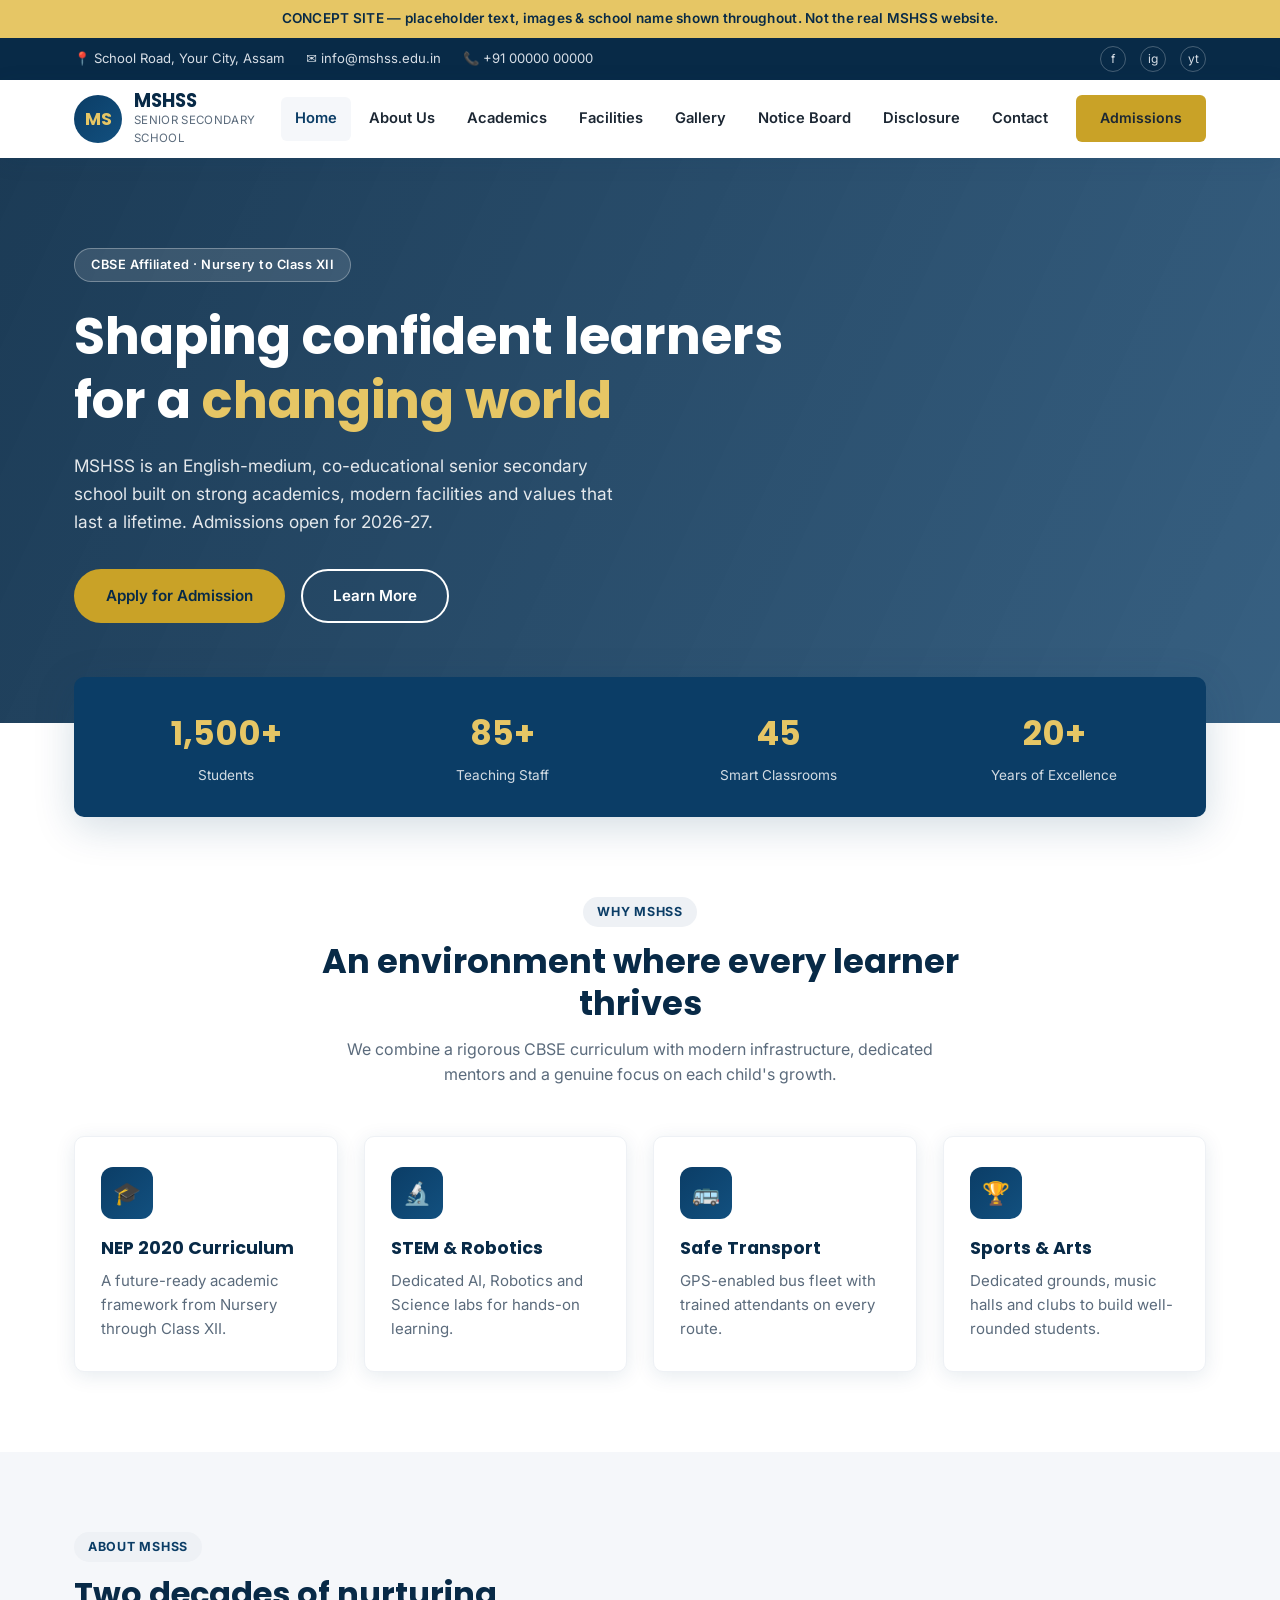
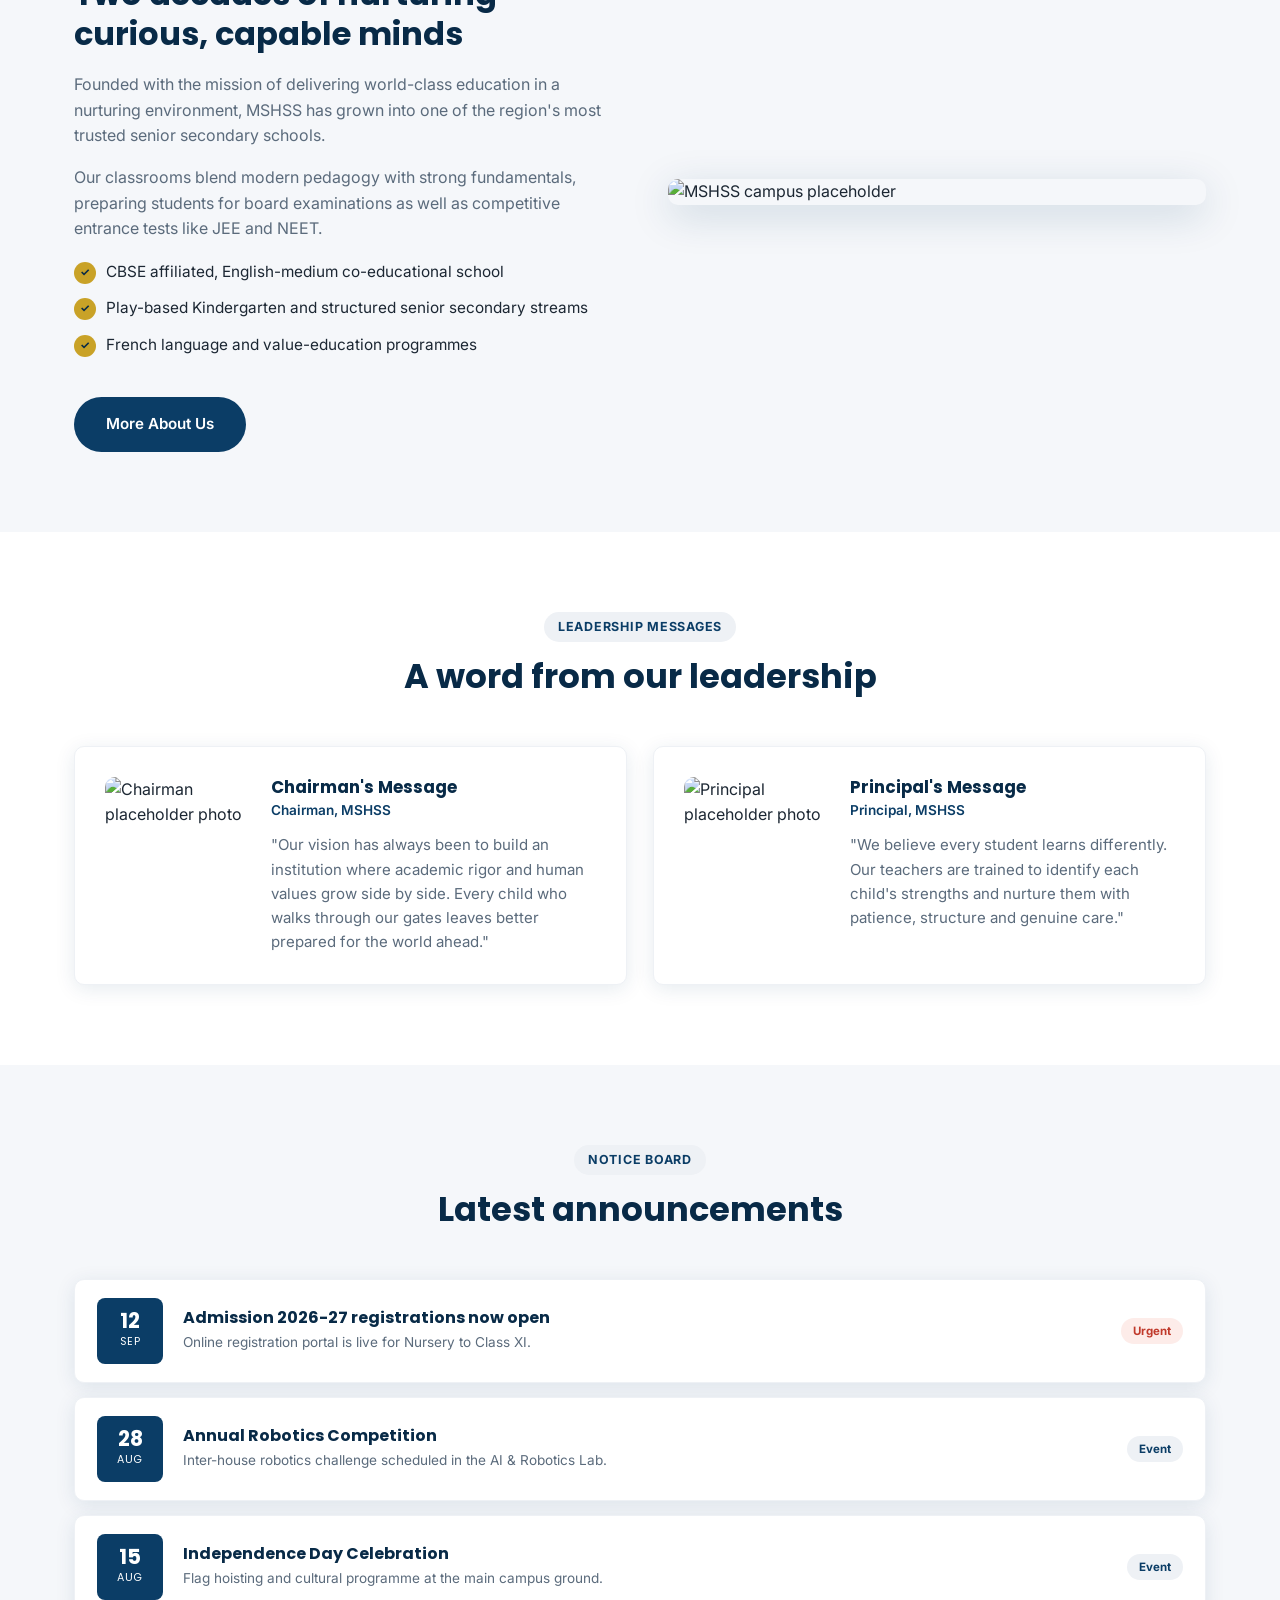
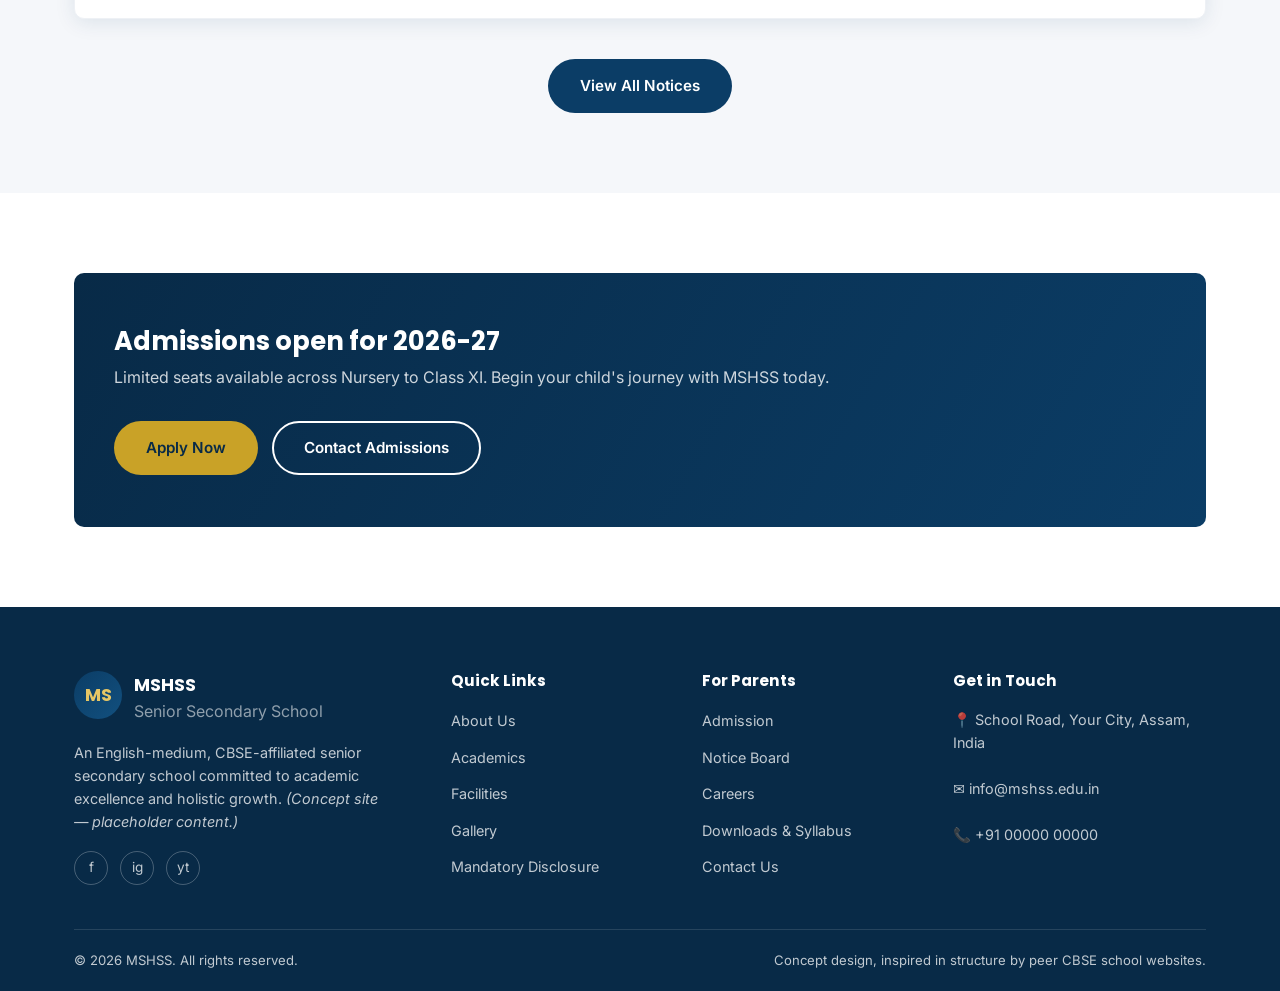
==== index.html @ 59e7a042 "Add static concept site for MSHSS school Multi-page static HTML/CSS/JS site modeled on VBIS Tinsukia" ====
<!DOCTYPE html>
<html lang="en">
<head>
<meta charset="UTF-8">
<meta name="viewport" content="width=device-width, initial-scale=1.0">
<title>MSHSS — Home</title>
<meta name="description" content="MSHSS is an English-medium, CBSE-affiliated senior secondary school. Concept site — placeholder content.">
<link rel="preconnect" href="https://fonts.googleapis.com">
<link href="https://fonts.googleapis.com/css2?family=Poppins:wght@600;700&family=Inter:wght@400;500;600;700&display=swap" rel="stylesheet">
<link rel="stylesheet" href="css/style.css">
</head>
<body>

<div class="placeholder-banner">CONCEPT SITE — placeholder text, images &amp; school name shown throughout. Not the real MSHSS website.</div>

<div class="top-bar">
  <div class="container">
    <div class="top-bar-info">
      <span>📍 School Road, Your City, Assam</span>
      <span>✉️ info@mshss.edu.in</span>
      <span>📞 +91 00000 00000</span>
    </div>
    <div class="top-bar-social">
      <a href="#" aria-label="Facebook">f</a>
      <a href="#" aria-label="Instagram">ig</a>
      <a href="#" aria-label="YouTube">yt</a>
    </div>
  </div>
</div>

<header class="site-header">
  <div class="container">
    <a class="brand" href="index.html">
      <div class="brand-mark">MS</div>
      <div class="brand-text">
        <div class="name">MSHSS</div>
        <div class="tagline">Senior Secondary School</div>
      </div>
    </a>
    <nav class="main-nav">
      <ul>
        <li><a href="index.html" class="active">Home</a></li>
        <li><a href="about.html">About Us</a></li>
        <li><a href="academics.html">Academics</a></li>
        <li><a href="facilities.html">Facilities</a></li>
        <li><a href="gallery.html">Gallery</a></li>
        <li><a href="notices.html">Notice Board</a></li>
        <li><a href="mandatory-disclosure.html">Disclosure</a></li>
        <li><a href="contact.html">Contact</a></li>
        <li><a href="admission.html" class="btn btn-primary">Admissions</a></li>
      </ul>
    </nav>
    <button class="nav-toggle" aria-label="Toggle menu"><span></span><span></span><span></span></button>
  </div>
</header>

<section class="hero">
  <div class="container">
    <span class="hero-eyebrow">CBSE Affiliated · Nursery to Class XII</span>
    <h1>Shaping confident learners for a <span>changing world</span></h1>
    <p>MSHSS is an English-medium, co-educational senior secondary school built on strong academics, modern facilities and values that last a lifetime. Admissions open for 2026-27.</p>
    <div class="hero-actions">
      <a href="admission.html" class="btn btn-primary">Apply for Admission</a>
      <a href="about.html" class="btn btn-outline">Learn More</a>
    </div>
  </div>
</section>

<div class="container">
  <div class="stats-strip">
    <div class="container">
      <div class="stats-grid">
        <div><div class="num">1,500+</div><div class="label">Students</div></div>
        <div><div class="num">85+</div><div class="label">Teaching Staff</div></div>
        <div><div class="num">45</div><div class="label">Smart Classrooms</div></div>
        <div><div class="num">20+</div><div class="label">Years of Excellence</div></div>
      </div>
    </div>
  </div>
</div>

<section>
  <div class="container">
    <div class="section-head">
      <span class="eyebrow">Why MSHSS</span>
      <h2>An environment where every learner thrives</h2>
      <p>We combine a rigorous CBSE curriculum with modern infrastructure, dedicated mentors and a genuine focus on each child's growth.</p>
    </div>
    <div class="card-grid cols-4">
      <div class="card">
        <div class="icon">🎓</div>
        <h3>NEP 2020 Curriculum</h3>
        <p>A future-ready academic framework from Nursery through Class XII.</p>
      </div>
      <div class="card">
        <div class="icon">🔬</div>
        <h3>STEM &amp; Robotics</h3>
        <p>Dedicated AI, Robotics and Science labs for hands-on learning.</p>
      </div>
      <div class="card">
        <div class="icon">🚌</div>
        <h3>Safe Transport</h3>
        <p>GPS-enabled bus fleet with trained attendants on every route.</p>
      </div>
      <div class="card">
        <div class="icon">🏆</div>
        <h3>Sports &amp; Arts</h3>
        <p>Dedicated grounds, music halls and clubs to build well-rounded students.</p>
      </div>
    </div>
  </div>
</section>

<section class="section-alt">
  <div class="container">
    <div class="split">
      <div>
        <span class="eyebrow">About MSHSS</span>
        <h2>Two decades of nurturing curious, capable minds</h2>
        <p>Founded with the mission of delivering world-class education in a nurturing environment, MSHSS has grown into one of the region's most trusted senior secondary schools.</p>
        <p>Our classrooms blend modern pedagogy with strong fundamentals, preparing students for board examinations as well as competitive entrance tests like JEE and NEET.</p>
        <ul>
          <li>CBSE affiliated, English-medium co-educational school</li>
          <li>Play-based Kindergarten and structured senior secondary streams</li>
          <li>French language and value-education programmes</li>
        </ul>
        <a href="about.html" class="btn btn-navy mt-40">More About Us</a>
      </div>
      <img src="https://placehold.co/640x480/12507f/ffffff?text=School+Campus" alt="MSHSS campus placeholder">
    </div>
  </div>
</section>

<section>
  <div class="container">
    <div class="section-head">
      <span class="eyebrow">Leadership Messages</span>
      <h2>A word from our leadership</h2>
    </div>
    <div class="card-grid cols-2">
      <div class="message-card">
        <img src="https://placehold.co/200x200/0b3d66/ffffff?text=Chairman" alt="Chairman placeholder photo">
        <div>
          <h3>Chairman's Message</h3>
          <div class="role">Chairman, MSHSS</div>
          <p>"Our vision has always been to build an institution where academic rigor and human values grow side by side. Every child who walks through our gates leaves better prepared for the world ahead."</p>
        </div>
      </div>
      <div class="message-card">
        <img src="https://placehold.co/200x200/0b3d66/ffffff?text=Principal" alt="Principal placeholder photo">
        <div>
          <h3>Principal's Message</h3>
          <div class="role">Principal, MSHSS</div>
          <p>"We believe every student learns differently. Our teachers are trained to identify each child's strengths and nurture them with patience, structure and genuine care."</p>
        </div>
      </div>
    </div>
  </div>
</section>

<section class="section-alt">
  <div class="container">
    <div class="section-head">
      <span class="eyebrow">Notice Board</span>
      <h2>Latest announcements</h2>
    </div>
    <div class="notice-list">
      <div class="notice-item">
        <div class="notice-date"><span class="day">12</span><span class="mon">Sep</span></div>
        <div class="notice-body"><h4>Admission 2026-27 registrations now open</h4><p>Online registration portal is live for Nursery to Class XI.</p></div>
        <span class="notice-tag urgent">Urgent</span>
      </div>
      <div class="notice-item">
        <div class="notice-date"><span class="day">28</span><span class="mon">Aug</span></div>
        <div class="notice-body"><h4>Annual Robotics Competition</h4><p>Inter-house robotics challenge scheduled in the AI &amp; Robotics Lab.</p></div>
        <span class="notice-tag">Event</span>
      </div>
      <div class="notice-item">
        <div class="notice-date"><span class="day">15</span><span class="mon">Aug</span></div>
        <div class="notice-body"><h4>Independence Day Celebration</h4><p>Flag hoisting and cultural programme at the main campus ground.</p></div>
        <span class="notice-tag">Event</span>
      </div>
    </div>
    <div class="text-center mt-40">
      <a href="notices.html" class="btn btn-navy">View All Notices</a>
    </div>
  </div>
</section>

<section>
  <div class="container">
    <div class="cta-band">
      <div>
        <h2>Admissions open for 2026-27</h2>
        <p>Limited seats available across Nursery to Class XI. Begin your child's journey with MSHSS today.</p>
      </div>
      <div class="cta-actions">
        <a href="admission.html" class="btn btn-primary">Apply Now</a>
        <a href="contact.html" class="btn btn-outline">Contact Admissions</a>
      </div>
    </div>
  </div>
</section>

<footer class="site-footer" id="site-footer-include"></footer>
<script src="js/script.js"></script>
<script src="js/footer.js"></script>
</body>
</html>
---- css/style.css ----
/* ============================================
   MSHSS — Concept Site Stylesheet
   Placeholder branding — swap colors, fonts,
   logo and copy with real school assets later.
   ============================================ */

:root {
  --navy: #0b3d66;
  --navy-dark: #082a47;
  --navy-light: #12507f;
  --gold: #c9a227;
  --gold-light: #e6c665;
  --white: #ffffff;
  --off-white: #f5f7fa;
  --gray-100: #eef1f5;
  --gray-300: #d7dee6;
  --gray-600: #5b6b7c;
  --gray-900: #1c2733;
  --radius: 10px;
  --shadow: 0 4px 20px rgba(11, 61, 102, 0.1);
  --shadow-lg: 0 10px 40px rgba(11, 61, 102, 0.18);
  --max-width: 1180px;
  --header-h: 78px;
}

* { box-sizing: border-box; margin: 0; padding: 0; }

html { scroll-behavior: smooth; }

body {
  font-family: 'Inter', 'Segoe UI', system-ui, sans-serif;
  color: var(--gray-900);
  background: var(--white);
  line-height: 1.6;
  -webkit-font-smoothing: antialiased;
}

h1, h2, h3, h4 {
  font-family: 'Poppins', 'Segoe UI', system-ui, sans-serif;
  color: var(--navy-dark);
  line-height: 1.25;
}

a { color: inherit; text-decoration: none; }
img { max-width: 100%; display: block; }
ul { list-style: none; }

.container {
  max-width: var(--max-width);
  margin: 0 auto;
  padding: 0 24px;
}

.placeholder-banner {
  background: var(--gold-light);
  color: var(--navy-dark);
  text-align: center;
  font-size: 0.85rem;
  font-weight: 600;
  padding: 8px 16px;
  letter-spacing: 0.02em;
}

/* ---------- Buttons ---------- */
.btn {
  display: inline-block;
  padding: 13px 30px;
  border-radius: 999px;
  font-weight: 600;
  font-size: 0.95rem;
  border: 2px solid transparent;
  cursor: pointer;
  transition: all 0.2s ease;
}
.btn-primary { background: var(--gold); color: var(--navy-dark); }
.btn-primary:hover { background: var(--gold-light); transform: translateY(-2px); }
.btn-outline { background: transparent; border-color: var(--white); color: var(--white); }
.btn-outline:hover { background: var(--white); color: var(--navy); }
.btn-navy { background: var(--navy); color: var(--white); }
.btn-navy:hover { background: var(--navy-light); transform: translateY(-2px); }

/* ---------- Top Bar ---------- */
.top-bar {
  background: var(--navy-dark);
  color: var(--gray-300);
  font-size: 0.82rem;
}
.top-bar .container {
  display: flex;
  justify-content: space-between;
  align-items: center;
  padding-top: 8px;
  padding-bottom: 8px;
  flex-wrap: wrap;
  gap: 6px;
}
.top-bar-info { display: flex; gap: 22px; flex-wrap: wrap; }
.top-bar-info span { display: inline-flex; align-items: center; gap: 6px; }
.top-bar-social { display: flex; gap: 14px; }
.top-bar-social a {
  width: 26px; height: 26px;
  border: 1px solid rgba(255,255,255,0.25);
  border-radius: 50%;
  display: inline-flex; align-items: center; justify-content: center;
  font-size: 0.75rem;
  transition: background 0.2s;
}
.top-bar-social a:hover { background: var(--gold); color: var(--navy-dark); border-color: var(--gold); }

/* ---------- Header / Nav ---------- */
.site-header {
  position: sticky; top: 0; z-index: 100;
  background: var(--white);
  box-shadow: var(--shadow);
}
.site-header .container {
  display: flex;
  align-items: center;
  justify-content: space-between;
  height: var(--header-h);
}
.brand { display: flex; align-items: center; gap: 12px; }
.brand-mark {
  width: 48px; height: 48px;
  border-radius: 50%;
  background: linear-gradient(135deg, var(--navy), var(--navy-light));
  color: var(--gold-light);
  display: flex; align-items: center; justify-content: center;
  font-family: 'Poppins', sans-serif;
  font-weight: 700;
  font-size: 1.1rem;
  flex-shrink: 0;
}
.brand-text .name {
  font-family: 'Poppins', sans-serif;
  font-weight: 700;
  font-size: 1.15rem;
  color: var(--navy-dark);
  line-height: 1.15;
}
.brand-text .tagline {
  font-size: 0.72rem;
  color: var(--gray-600);
  letter-spacing: 0.03em;
  text-transform: uppercase;
}

.main-nav ul { display: flex; gap: 4px; align-items: center; }
.main-nav a {
  display: inline-block;
  padding: 10px 14px;
  font-size: 0.92rem;
  font-weight: 600;
  color: var(--gray-900);
  border-radius: 6px;
  transition: color 0.2s, background 0.2s;
  white-space: nowrap;
}
.main-nav a:hover,
.main-nav a.active { color: var(--navy); background: var(--off-white); }
.main-nav .btn { margin-left: 10px; padding: 10px 22px; font-size: 0.88rem; }

.nav-toggle {
  display: none;
  flex-direction: column;
  gap: 5px;
  background: none;
  border: none;
  cursor: pointer;
  padding: 6px;
}
.nav-toggle span { width: 26px; height: 3px; background: var(--navy-dark); border-radius: 2px; }

/* ---------- Hero ---------- */
.hero {
  position: relative;
  color: var(--white);
  background: linear-gradient(115deg, rgba(8,42,71,0.92), rgba(11,61,102,0.82)), url('https://placehold.co/1600x700/0b3d66/0b3d66?text=+') center/cover;
  padding: 90px 0 100px;
  overflow: hidden;
}
.hero .container { position: relative; z-index: 2; }
.hero-eyebrow {
  display: inline-block;
  background: rgba(255,255,255,0.12);
  border: 1px solid rgba(255,255,255,0.3);
  padding: 6px 16px;
  border-radius: 999px;
  font-size: 0.8rem;
  font-weight: 600;
  letter-spacing: 0.04em;
  margin-bottom: 22px;
}
.hero h1 {
  color: var(--white);
  font-size: clamp(2rem, 4.2vw, 3.2rem);
  max-width: 720px;
  margin-bottom: 20px;
}
.hero h1 span { color: var(--gold-light); }
.hero p {
  max-width: 560px;
  font-size: 1.08rem;
  color: rgba(255,255,255,0.88);
  margin-bottom: 34px;
}
.hero-actions { display: flex; gap: 16px; flex-wrap: wrap; }

.page-hero {
  background: linear-gradient(120deg, var(--navy-dark), var(--navy));
  color: var(--white);
  padding: 64px 0 56px;
  text-align: center;
}
.page-hero h1 { color: var(--white); font-size: clamp(1.8rem, 3.5vw, 2.6rem); }
.breadcrumb { margin-top: 14px; font-size: 0.88rem; color: rgba(255,255,255,0.75); }
.breadcrumb a { color: var(--gold-light); font-weight: 600; }

/* ---------- Stats strip ---------- */
.stats-strip {
  background: var(--navy);
  color: var(--white);
  margin-top: -46px;
  position: relative;
  z-index: 3;
  border-radius: var(--radius);
  max-width: calc(var(--max-width) - 0px);
  margin-left: auto; margin-right: auto;
  box-shadow: var(--shadow-lg);
}
.stats-strip .container { padding: 30px 24px; }
.stats-grid {
  display: grid;
  grid-template-columns: repeat(4, 1fr);
  gap: 20px;
  text-align: center;
}
.stats-grid .num {
  font-family: 'Poppins', sans-serif;
  font-size: 2.1rem;
  font-weight: 700;
  color: var(--gold-light);
}
.stats-grid .label { font-size: 0.85rem; color: rgba(255,255,255,0.82); margin-top: 4px; }

/* ---------- Sections ---------- */
section { padding: 80px 0; }
.section-tight { padding: 60px 0; }
.section-alt { background: var(--off-white); }
.section-head { max-width: 640px; margin: 0 auto 48px; text-align: center; }
.eyebrow {
  display: inline-block;
  color: var(--navy);
  background: var(--gray-100);
  font-size: 0.78rem;
  font-weight: 700;
  letter-spacing: 0.06em;
  text-transform: uppercase;
  padding: 5px 14px;
  border-radius: 999px;
  margin-bottom: 14px;
}
.section-head h2 { font-size: clamp(1.6rem, 3vw, 2.1rem); margin-bottom: 12px; }
.section-head p { color: var(--gray-600); }

/* ---------- Cards ---------- */
.card-grid { display: grid; grid-template-columns: repeat(3, 1fr); gap: 26px; }
.card-grid.cols-4 { grid-template-columns: repeat(4, 1fr); }
.card-grid.cols-2 { grid-template-columns: repeat(2, 1fr); }

.card {
  background: var(--white);
  border: 1px solid var(--gray-100);
  border-radius: var(--radius);
  padding: 30px 26px;
  box-shadow: var(--shadow);
  transition: transform 0.2s, box-shadow 0.2s;
}
.card:hover { transform: translateY(-5px); box-shadow: var(--shadow-lg); }
.card .icon {
  width: 52px; height: 52px;
  border-radius: 12px;
  background: linear-gradient(135deg, var(--navy), var(--navy-light));
  color: var(--gold-light);
  display: flex; align-items: center; justify-content: center;
  font-size: 1.4rem;
  margin-bottom: 18px;
}
.card h3 { font-size: 1.1rem; margin-bottom: 10px; }
.card p { color: var(--gray-600); font-size: 0.94rem; }

.img-card {
  border-radius: var(--radius);
  overflow: hidden;
  background: var(--white);
  border: 1px solid var(--gray-100);
  box-shadow: var(--shadow);
}
.img-card img { width: 100%; height: 190px; object-fit: cover; }
.img-card .body { padding: 20px 22px; }
.img-card h3 { font-size: 1.05rem; margin-bottom: 8px; }
.img-card p { color: var(--gray-600); font-size: 0.92rem; }

/* ---------- Two column ---------- */
.split {
  display: grid;
  grid-template-columns: 1fr 1fr;
  gap: 56px;
  align-items: center;
}
.split img { border-radius: var(--radius); box-shadow: var(--shadow-lg); }
.split .eyebrow { margin-bottom: 12px; }
.split h2 { margin-bottom: 18px; font-size: clamp(1.5rem, 2.8vw, 2rem); }
.split p { color: var(--gray-600); margin-bottom: 16px; }
.split ul { margin-top: 18px; display: flex; flex-direction: column; gap: 12px; }
.split ul li { display: flex; gap: 10px; align-items: flex-start; color: var(--gray-900); font-size: 0.96rem; }
.split ul li::before {
  content: "✓";
  flex-shrink: 0;
  width: 22px; height: 22px;
  background: var(--gold);
  color: var(--navy-dark);
  border-radius: 50%;
  font-size: 0.7rem;
  font-weight: 700;
  display: flex; align-items: center; justify-content: center;
  margin-top: 2px;
}

/* ---------- Notice list ---------- */
.notice-list { display: flex; flex-direction: column; gap: 14px; }
.notice-item {
  display: flex;
  align-items: center;
  gap: 20px;
  background: var(--white);
  border: 1px solid var(--gray-100);
  border-radius: var(--radius);
  padding: 18px 22px;
  box-shadow: var(--shadow);
  transition: box-shadow 0.2s, transform 0.2s;
}
.notice-item:hover { box-shadow: var(--shadow-lg); transform: translateX(3px); }
.notice-date {
  flex-shrink: 0;
  width: 66px; height: 66px;
  background: var(--navy);
  color: var(--white);
  border-radius: 8px;
  display: flex; flex-direction: column; align-items: center; justify-content: center;
  font-family: 'Poppins', sans-serif;
}
.notice-date .day { font-size: 1.3rem; font-weight: 700; line-height: 1; }
.notice-date .mon { font-size: 0.68rem; text-transform: uppercase; letter-spacing: 0.05em; margin-top: 2px; }
.notice-body { flex: 1; }
.notice-body h4 { font-size: 1rem; margin-bottom: 4px; }
.notice-body p { font-size: 0.85rem; color: var(--gray-600); }
.notice-tag {
  font-size: 0.72rem;
  font-weight: 700;
  padding: 4px 12px;
  border-radius: 999px;
  background: var(--gray-100);
  color: var(--navy);
  white-space: nowrap;
}
.notice-tag.urgent { background: #fdece9; color: #c0392b; }

/* ---------- Testimonials / message ---------- */
.message-card {
  display: grid;
  grid-template-columns: 140px 1fr;
  gap: 26px;
  background: var(--white);
  border: 1px solid var(--gray-100);
  border-radius: var(--radius);
  padding: 30px;
  box-shadow: var(--shadow);
  align-items: start;
}
.message-card img { border-radius: 10px; width: 140px; height: 140px; object-fit: cover; }
.message-card h3 { font-size: 1.05rem; margin-bottom: 2px; }
.message-card .role { color: var(--navy); font-weight: 600; font-size: 0.85rem; margin-bottom: 12px; }
.message-card p { color: var(--gray-600); font-size: 0.94rem; }

/* ---------- Gallery ---------- */
.gallery-filter { display: flex; gap: 10px; justify-content: center; flex-wrap: wrap; margin-bottom: 36px; }
.gallery-filter button {
  padding: 9px 20px;
  border-radius: 999px;
  border: 1px solid var(--gray-300);
  background: var(--white);
  font-weight: 600;
  font-size: 0.86rem;
  cursor: pointer;
  transition: all 0.2s;
}
.gallery-filter button.active,
.gallery-filter button:hover { background: var(--navy); color: var(--white); border-color: var(--navy); }
.gallery-grid { display: grid; grid-template-columns: repeat(4, 1fr); gap: 16px; }
.gallery-grid .g-item { border-radius: var(--radius); overflow: hidden; box-shadow: var(--shadow); }
.gallery-grid .g-item img { height: 190px; width: 100%; object-fit: cover; transition: transform 0.3s; }
.gallery-grid .g-item:hover img { transform: scale(1.06); }

/* ---------- Forms ---------- */
.form-card {
  background: var(--white);
  border: 1px solid var(--gray-100);
  border-radius: var(--radius);
  padding: 34px;
  box-shadow: var(--shadow-lg);
}
.form-row { display: grid; grid-template-columns: 1fr 1fr; gap: 18px; margin-bottom: 18px; }
.form-group { display: flex; flex-direction: column; gap: 7px; }
.form-group.full { grid-column: 1 / -1; }
.form-group label { font-size: 0.85rem; font-weight: 600; color: var(--gray-900); }
.form-group input,
.form-group select,
.form-group textarea {
  padding: 12px 14px;
  border: 1px solid var(--gray-300);
  border-radius: 8px;
  font-family: inherit;
  font-size: 0.94rem;
  color: var(--gray-900);
  background: var(--off-white);
}
.form-group input:focus,
.form-group select:focus,
.form-group textarea:focus { outline: 2px solid var(--navy-light); background: var(--white); }
.form-note { font-size: 0.8rem; color: var(--gray-600); margin-top: 14px; }

/* ---------- Table ---------- */
.data-table { width: 100%; border-collapse: collapse; background: var(--white); box-shadow: var(--shadow); border-radius: var(--radius); overflow: hidden; }
.data-table th, .data-table td { padding: 14px 18px; text-align: left; border-bottom: 1px solid var(--gray-100); font-size: 0.92rem; }
.data-table th { background: var(--navy); color: var(--white); font-family: 'Poppins', sans-serif; font-weight: 600; }
.data-table tr:last-child td { border-bottom: none; }
.data-table tr:nth-child(even) td { background: var(--off-white); }
.table-wrap { overflow-x: auto; border-radius: var(--radius); }

/* ---------- CTA ---------- */
.cta-band {
  background: linear-gradient(120deg, var(--navy-dark), var(--navy));
  color: var(--white);
  border-radius: var(--radius);
  padding: 52px 40px;
  display: flex;
  align-items: center;
  justify-content: space-between;
  gap: 30px;
  flex-wrap: wrap;
}
.cta-band h2 { color: var(--white); font-size: 1.6rem; margin-bottom: 8px; }
.cta-band p { color: rgba(255,255,255,0.8); }
.cta-actions { display: flex; gap: 14px; flex-wrap: wrap; }

/* ---------- Footer ---------- */
.site-footer { background: var(--navy-dark); color: rgba(255,255,255,0.75); padding: 64px 0 0; }
.footer-grid {
  display: grid;
  grid-template-columns: 1.6fr 1fr 1fr 1.2fr;
  gap: 40px;
  padding-bottom: 44px;
  border-bottom: 1px solid rgba(255,255,255,0.12);
}
.footer-brand { display: flex; gap: 12px; margin-bottom: 16px; }
.footer-brand .name { color: var(--white); font-family: 'Poppins', sans-serif; font-weight: 700; font-size: 1.1rem; }
.footer-col h4 { color: var(--white); font-size: 0.95rem; margin-bottom: 18px; }
.footer-col ul { display: flex; flex-direction: column; gap: 11px; }
.footer-col a { font-size: 0.9rem; transition: color 0.2s; }
.footer-col a:hover { color: var(--gold-light); }
.footer-contact li { display: flex; gap: 10px; font-size: 0.9rem; margin-bottom: 12px; align-items: flex-start; }
.footer-social { display: flex; gap: 12px; margin-top: 18px; }
.footer-social a {
  width: 34px; height: 34px;
  border: 1px solid rgba(255,255,255,0.25);
  border-radius: 50%;
  display: flex; align-items: center; justify-content: center;
  font-size: 0.85rem;
  transition: background 0.2s;
}
.footer-social a:hover { background: var(--gold); color: var(--navy-dark); border-color: var(--gold); }
.footer-bottom {
  padding: 20px 0;
  display: flex;
  justify-content: space-between;
  align-items: center;
  font-size: 0.82rem;
  flex-wrap: wrap;
  gap: 10px;
}

/* ---------- Utilities ---------- */
.text-center { text-align: center; }
.mt-40 { margin-top: 40px; }

/* ---------- Responsive ---------- */
@media (max-width: 980px) {
  .card-grid { grid-template-columns: repeat(2, 1fr); }
  .card-grid.cols-4 { grid-template-columns: repeat(2, 1fr); }
  .gallery-grid { grid-template-columns: repeat(2, 1fr); }
  .split { grid-template-columns: 1fr; }
  .split img { order: -1; }
  .footer-grid { grid-template-columns: 1fr 1fr; }
  .stats-grid { grid-template-columns: repeat(2, 1fr); gap: 26px; }
}

@media (max-width: 760px) {
  .top-bar-info span:nth-child(2) { display: none; }
  .main-nav {
    position: fixed;
    top: var(--header-h); left: 0; right: 0; bottom: 0;
    background: var(--white);
    transform: translateX(100%);
    transition: transform 0.25s ease;
    padding: 24px;
    overflow-y: auto;
  }
  .main-nav.open { transform: translateX(0); }
  .main-nav ul { flex-direction: column; align-items: stretch; gap: 2px; }
  .main-nav a { padding: 14px 16px; font-size: 1rem; }
  .main-nav .btn { margin: 14px 0 0; text-align: center; }
  .nav-toggle { display: flex; }
  .card-grid, .card-grid.cols-4, .card-grid.cols-2, .gallery-grid { grid-template-columns: 1fr; }
  .form-row { grid-template-columns: 1fr; }
  .message-card { grid-template-columns: 1fr; }
  .message-card img { width: 100px; height: 100px; }
  .footer-grid { grid-template-columns: 1fr; }
  .cta-band { flex-direction: column; text-align: center; }
}
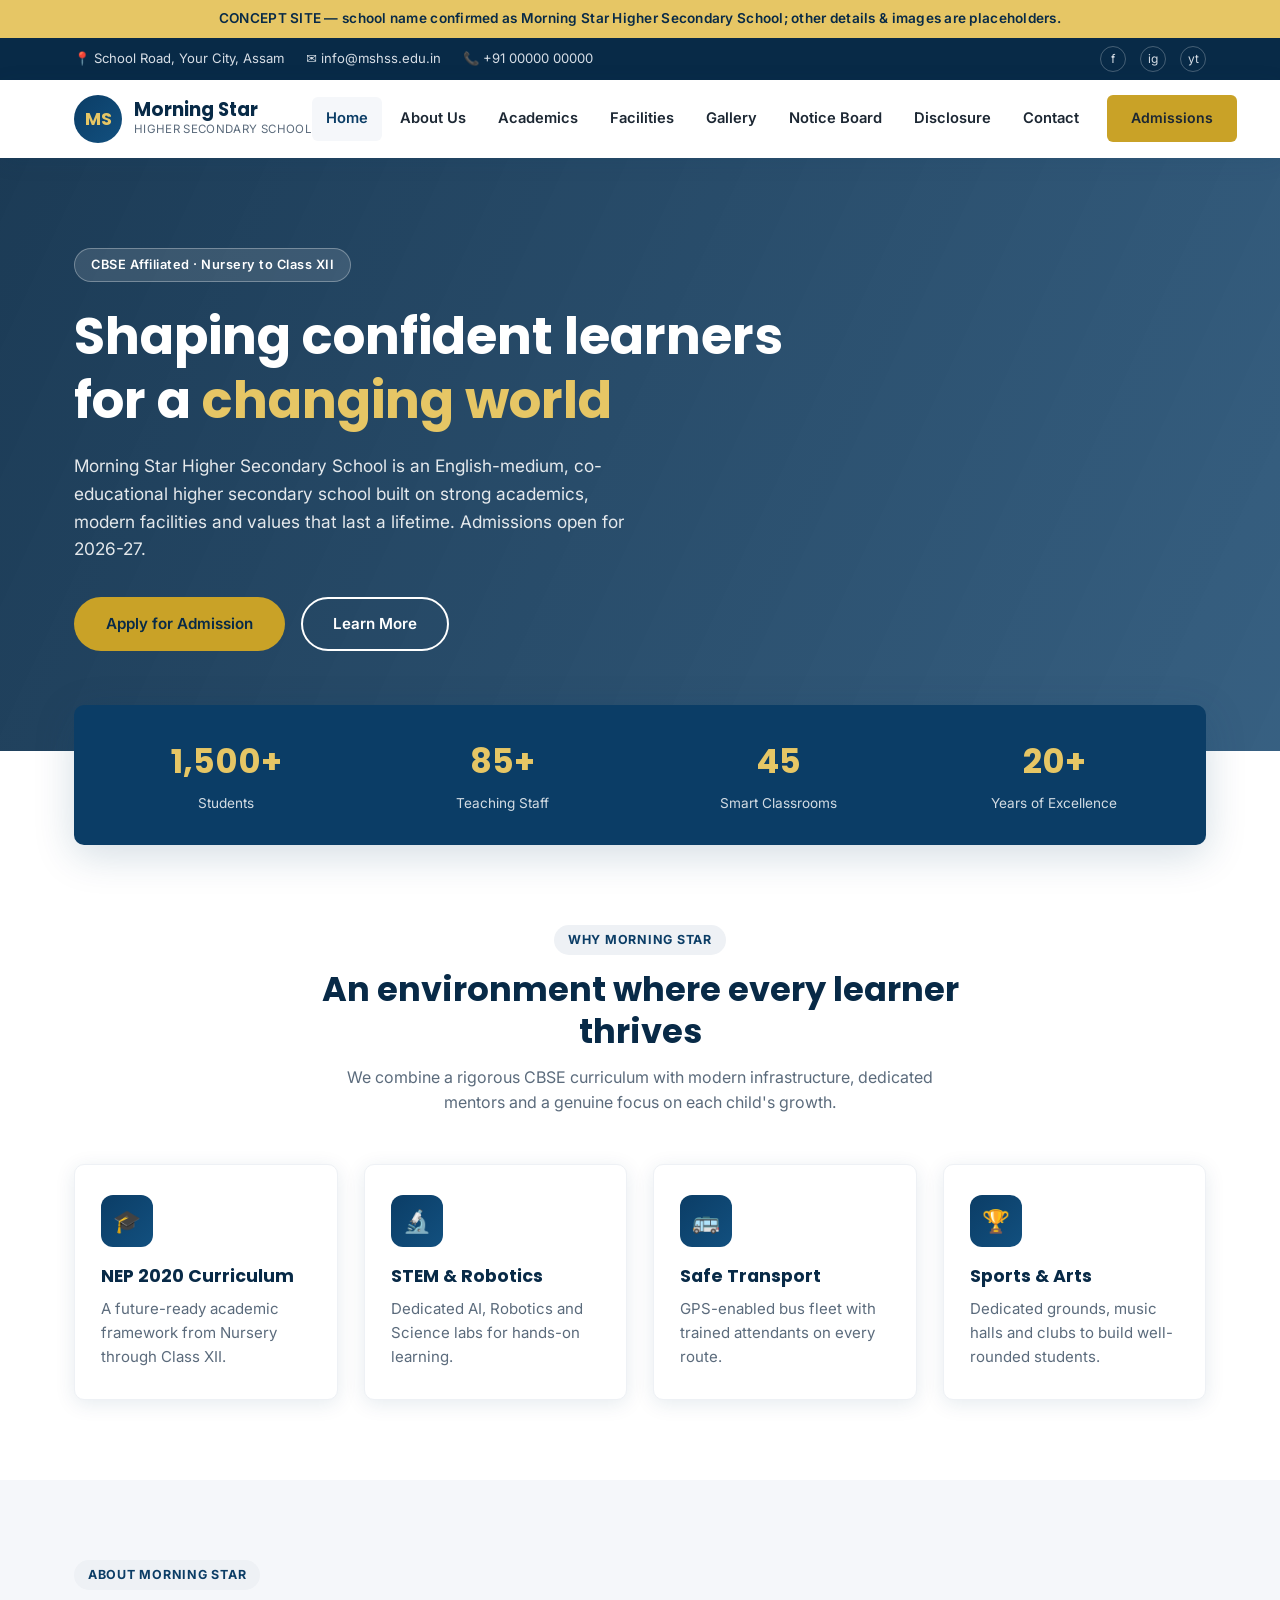
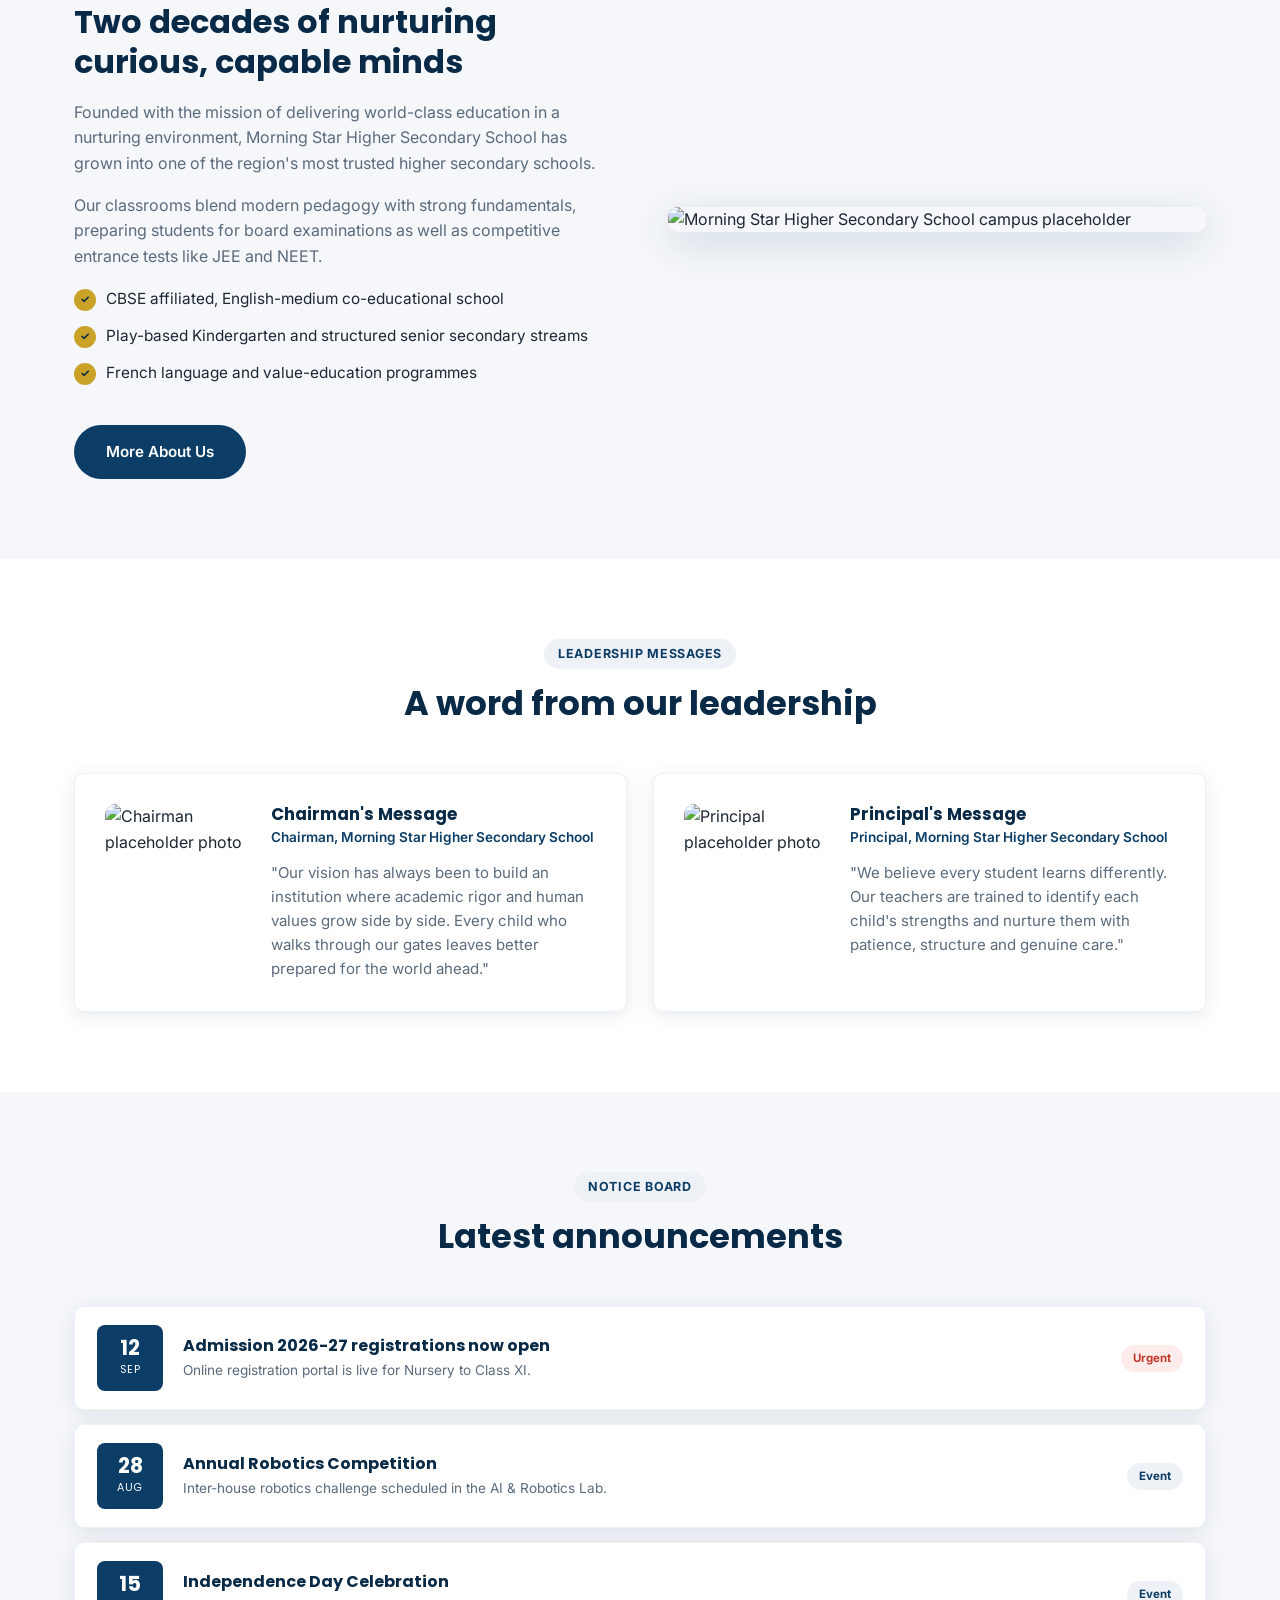
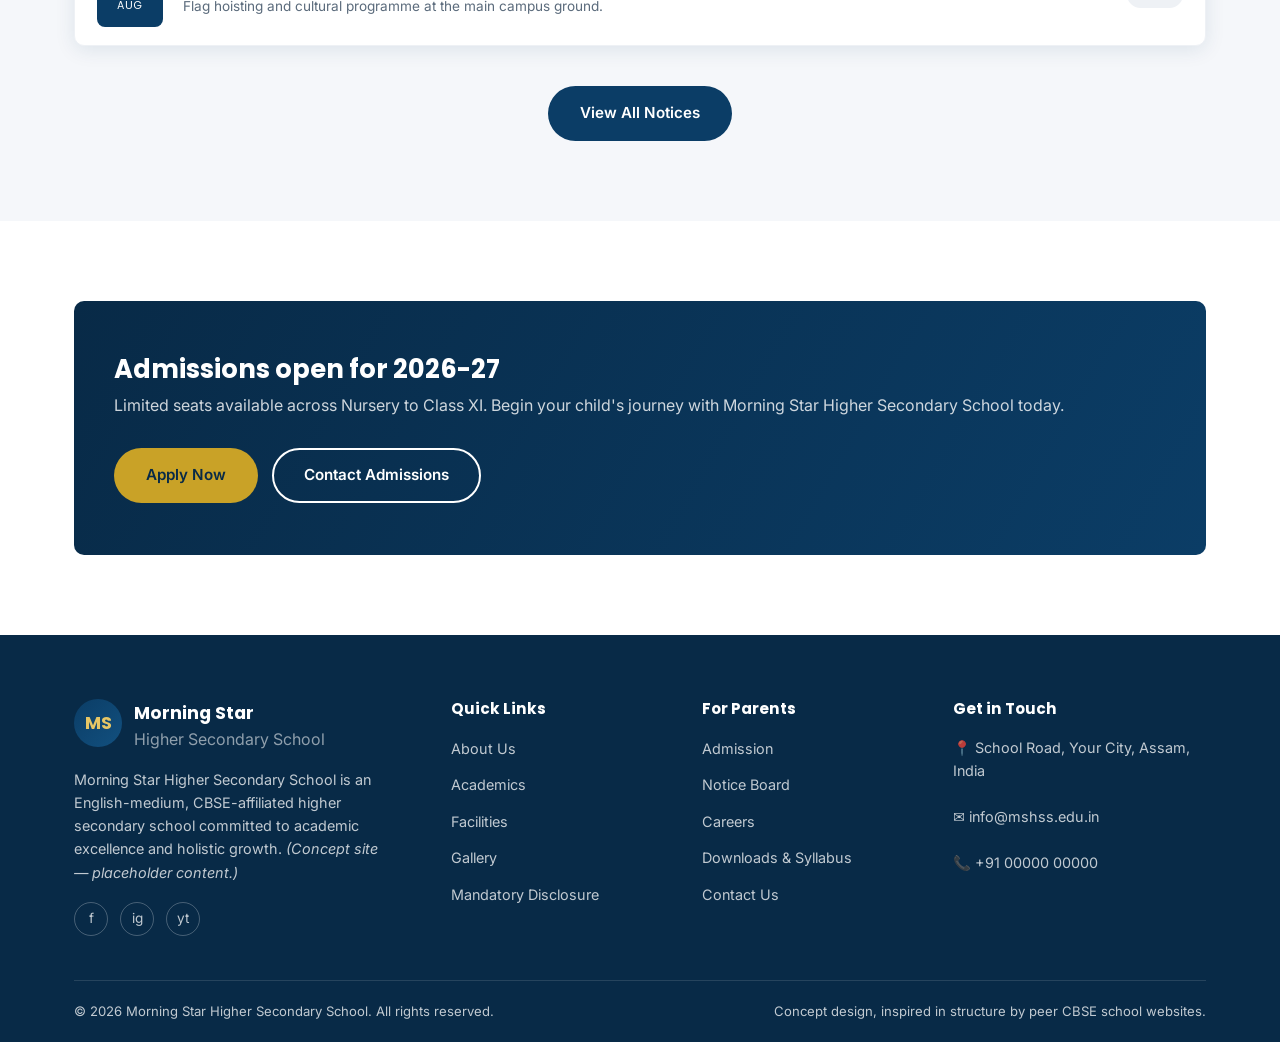
==== commit 129e2fc0: "Replace placeholder school name with Morning Star Higher Secondary School Swap the MSHSS placeholder" ====
--- a/index.html
+++ b/index.html
@@ -3,15 +3,15 @@
 <head>
 <meta charset="UTF-8">
 <meta name="viewport" content="width=device-width, initial-scale=1.0">
-<title>MSHSS — Home</title>
-<meta name="description" content="MSHSS is an English-medium, CBSE-affiliated senior secondary school. Concept site — placeholder content.">
+<title>Morning Star Higher Secondary School — Home</title>
+<meta name="description" content="Morning Star Higher Secondary School is an English-medium, CBSE-affiliated higher secondary school. Concept site — placeholder content.">
 <link rel="preconnect" href="https://fonts.googleapis.com">
 <link href="https://fonts.googleapis.com/css2?family=Poppins:wght@600;700&family=Inter:wght@400;500;600;700&display=swap" rel="stylesheet">
 <link rel="stylesheet" href="css/style.css">
 </head>
 <body>
 
-<div class="placeholder-banner">CONCEPT SITE — placeholder text, images &amp; school name shown throughout. Not the real MSHSS website.</div>
+<div class="placeholder-banner">CONCEPT SITE — school name confirmed as Morning Star Higher Secondary School; other details &amp; images are placeholders.</div>
 
 <div class="top-bar">
   <div class="container">
@@ -33,8 +33,8 @@
     <a class="brand" href="index.html">
       <div class="brand-mark">MS</div>
       <div class="brand-text">
-        <div class="name">MSHSS</div>
-        <div class="tagline">Senior Secondary School</div>
+        <div class="name">Morning Star</div>
+        <div class="tagline">Higher Secondary School</div>
       </div>
     </a>
     <nav class="main-nav">
@@ -58,7 +58,7 @@
   <div class="container">
     <span class="hero-eyebrow">CBSE Affiliated · Nursery to Class XII</span>
     <h1>Shaping confident learners for a <span>changing world</span></h1>
-    <p>MSHSS is an English-medium, co-educational senior secondary school built on strong academics, modern facilities and values that last a lifetime. Admissions open for 2026-27.</p>
+    <p>Morning Star Higher Secondary School is an English-medium, co-educational higher secondary school built on strong academics, modern facilities and values that last a lifetime. Admissions open for 2026-27.</p>
     <div class="hero-actions">
       <a href="admission.html" class="btn btn-primary">Apply for Admission</a>
       <a href="about.html" class="btn btn-outline">Learn More</a>
@@ -82,7 +82,7 @@
 <section>
   <div class="container">
     <div class="section-head">
-      <span class="eyebrow">Why MSHSS</span>
+      <span class="eyebrow">Why Morning Star</span>
       <h2>An environment where every learner thrives</h2>
       <p>We combine a rigorous CBSE curriculum with modern infrastructure, dedicated mentors and a genuine focus on each child's growth.</p>
     </div>
@@ -115,9 +115,9 @@
   <div class="container">
     <div class="split">
       <div>
-        <span class="eyebrow">About MSHSS</span>
+        <span class="eyebrow">About Morning Star</span>
         <h2>Two decades of nurturing curious, capable minds</h2>
-        <p>Founded with the mission of delivering world-class education in a nurturing environment, MSHSS has grown into one of the region's most trusted senior secondary schools.</p>
+        <p>Founded with the mission of delivering world-class education in a nurturing environment, Morning Star Higher Secondary School has grown into one of the region's most trusted higher secondary schools.</p>
         <p>Our classrooms blend modern pedagogy with strong fundamentals, preparing students for board examinations as well as competitive entrance tests like JEE and NEET.</p>
         <ul>
           <li>CBSE affiliated, English-medium co-educational school</li>
@@ -126,7 +126,7 @@
         </ul>
         <a href="about.html" class="btn btn-navy mt-40">More About Us</a>
       </div>
-      <img src="https://placehold.co/640x480/12507f/ffffff?text=School+Campus" alt="MSHSS campus placeholder">
+      <img src="https://placehold.co/640x480/12507f/ffffff?text=School+Campus" alt="Morning Star Higher Secondary School campus placeholder">
     </div>
   </div>
 </section>
@@ -142,7 +142,7 @@
         <img src="https://placehold.co/200x200/0b3d66/ffffff?text=Chairman" alt="Chairman placeholder photo">
         <div>
           <h3>Chairman's Message</h3>
-          <div class="role">Chairman, MSHSS</div>
+          <div class="role">Chairman, Morning Star Higher Secondary School</div>
           <p>"Our vision has always been to build an institution where academic rigor and human values grow side by side. Every child who walks through our gates leaves better prepared for the world ahead."</p>
         </div>
       </div>
@@ -150,7 +150,7 @@
         <img src="https://placehold.co/200x200/0b3d66/ffffff?text=Principal" alt="Principal placeholder photo">
         <div>
           <h3>Principal's Message</h3>
-          <div class="role">Principal, MSHSS</div>
+          <div class="role">Principal, Morning Star Higher Secondary School</div>
           <p>"We believe every student learns differently. Our teachers are trained to identify each child's strengths and nurture them with patience, structure and genuine care."</p>
         </div>
       </div>
@@ -192,7 +192,7 @@
     <div class="cta-band">
       <div>
         <h2>Admissions open for 2026-27</h2>
-        <p>Limited seats available across Nursery to Class XI. Begin your child's journey with MSHSS today.</p>
+        <p>Limited seats available across Nursery to Class XI. Begin your child's journey with Morning Star Higher Secondary School today.</p>
       </div>
       <div class="cta-actions">
         <a href="admission.html" class="btn btn-primary">Apply Now</a>
--- a/css/style.css
+++ b/css/style.css
@@ -119,7 +119,7 @@
   justify-content: space-between;
   height: var(--header-h);
 }
-.brand { display: flex; align-items: center; gap: 12px; }
+.brand { display: flex; align-items: center; gap: 12px; flex-shrink: 0; }
 .brand-mark {
   width: 48px; height: 48px;
   border-radius: 50%;
@@ -137,12 +137,14 @@
   font-size: 1.15rem;
   color: var(--navy-dark);
   line-height: 1.15;
+  white-space: nowrap;
 }
 .brand-text .tagline {
   font-size: 0.72rem;
   color: var(--gray-600);
   letter-spacing: 0.03em;
   text-transform: uppercase;
+  white-space: nowrap;
 }
 
 .main-nav ul { display: flex; gap: 4px; align-items: center; }
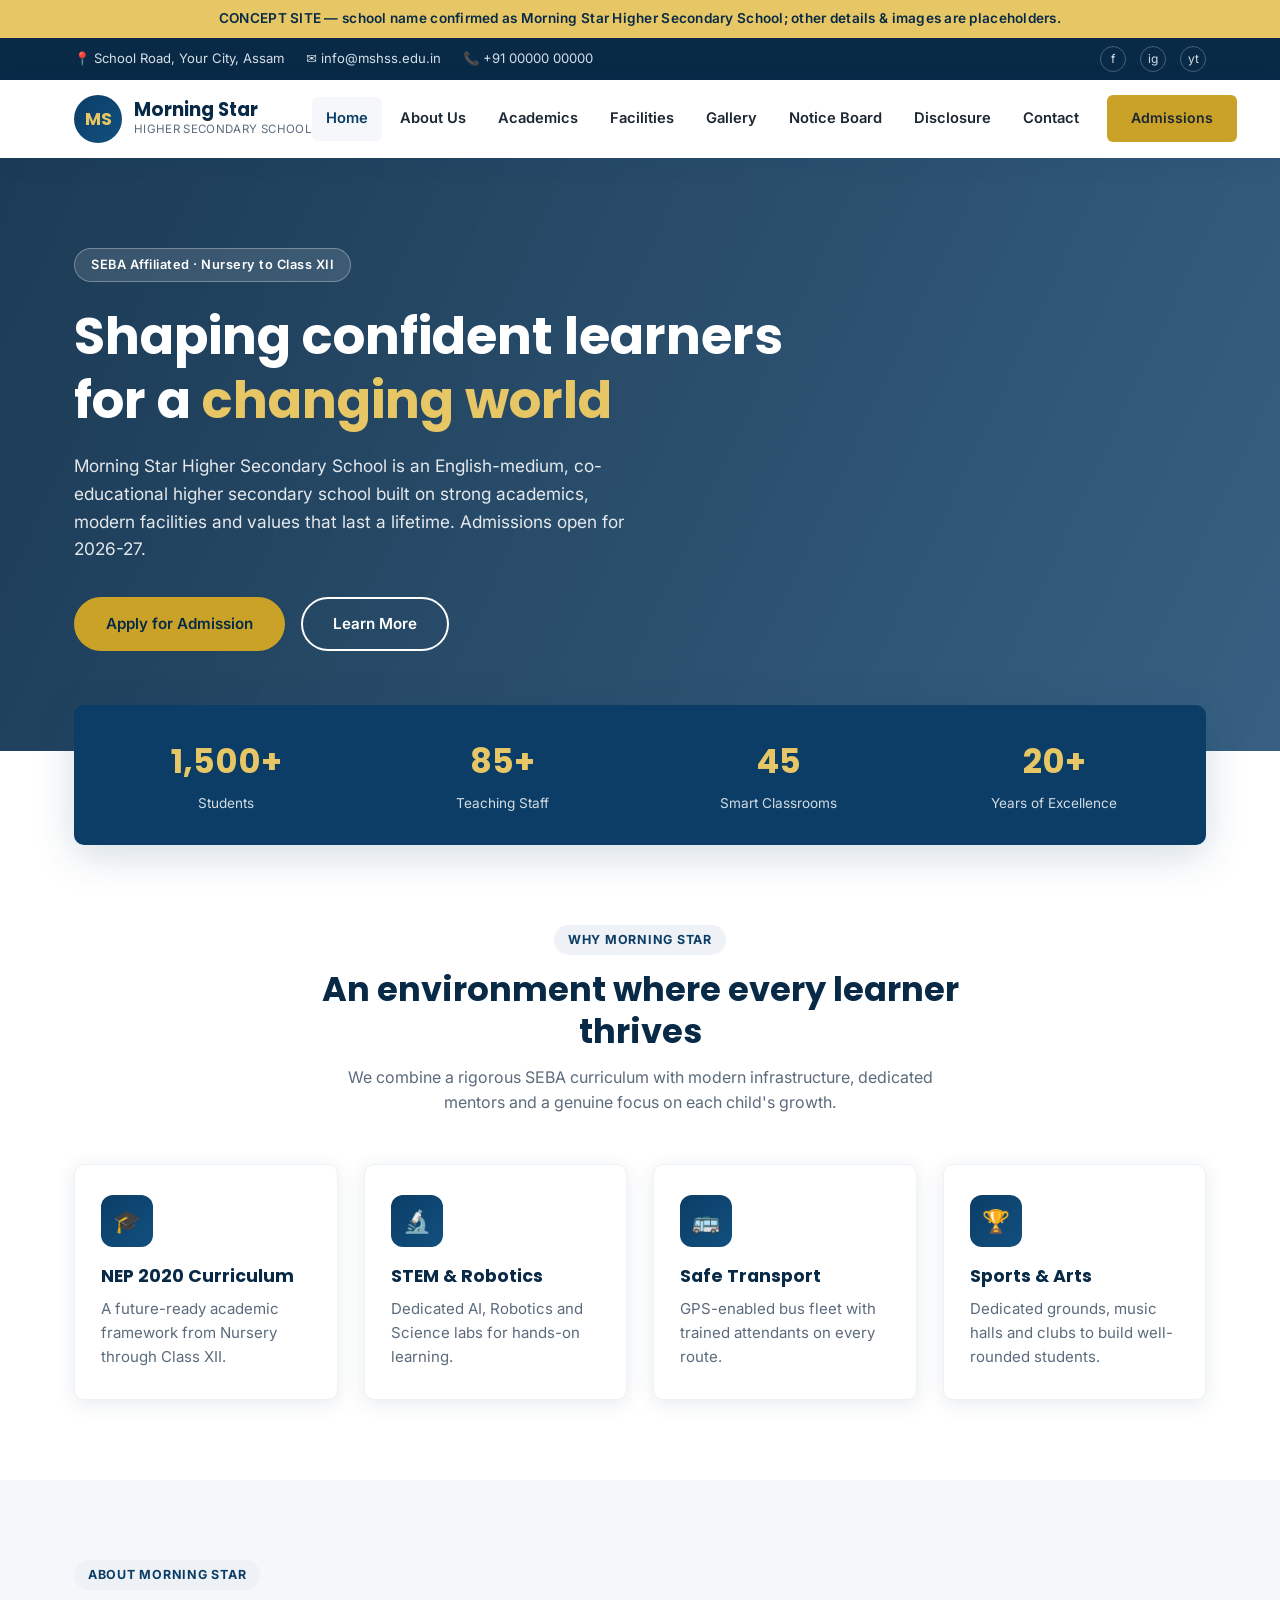
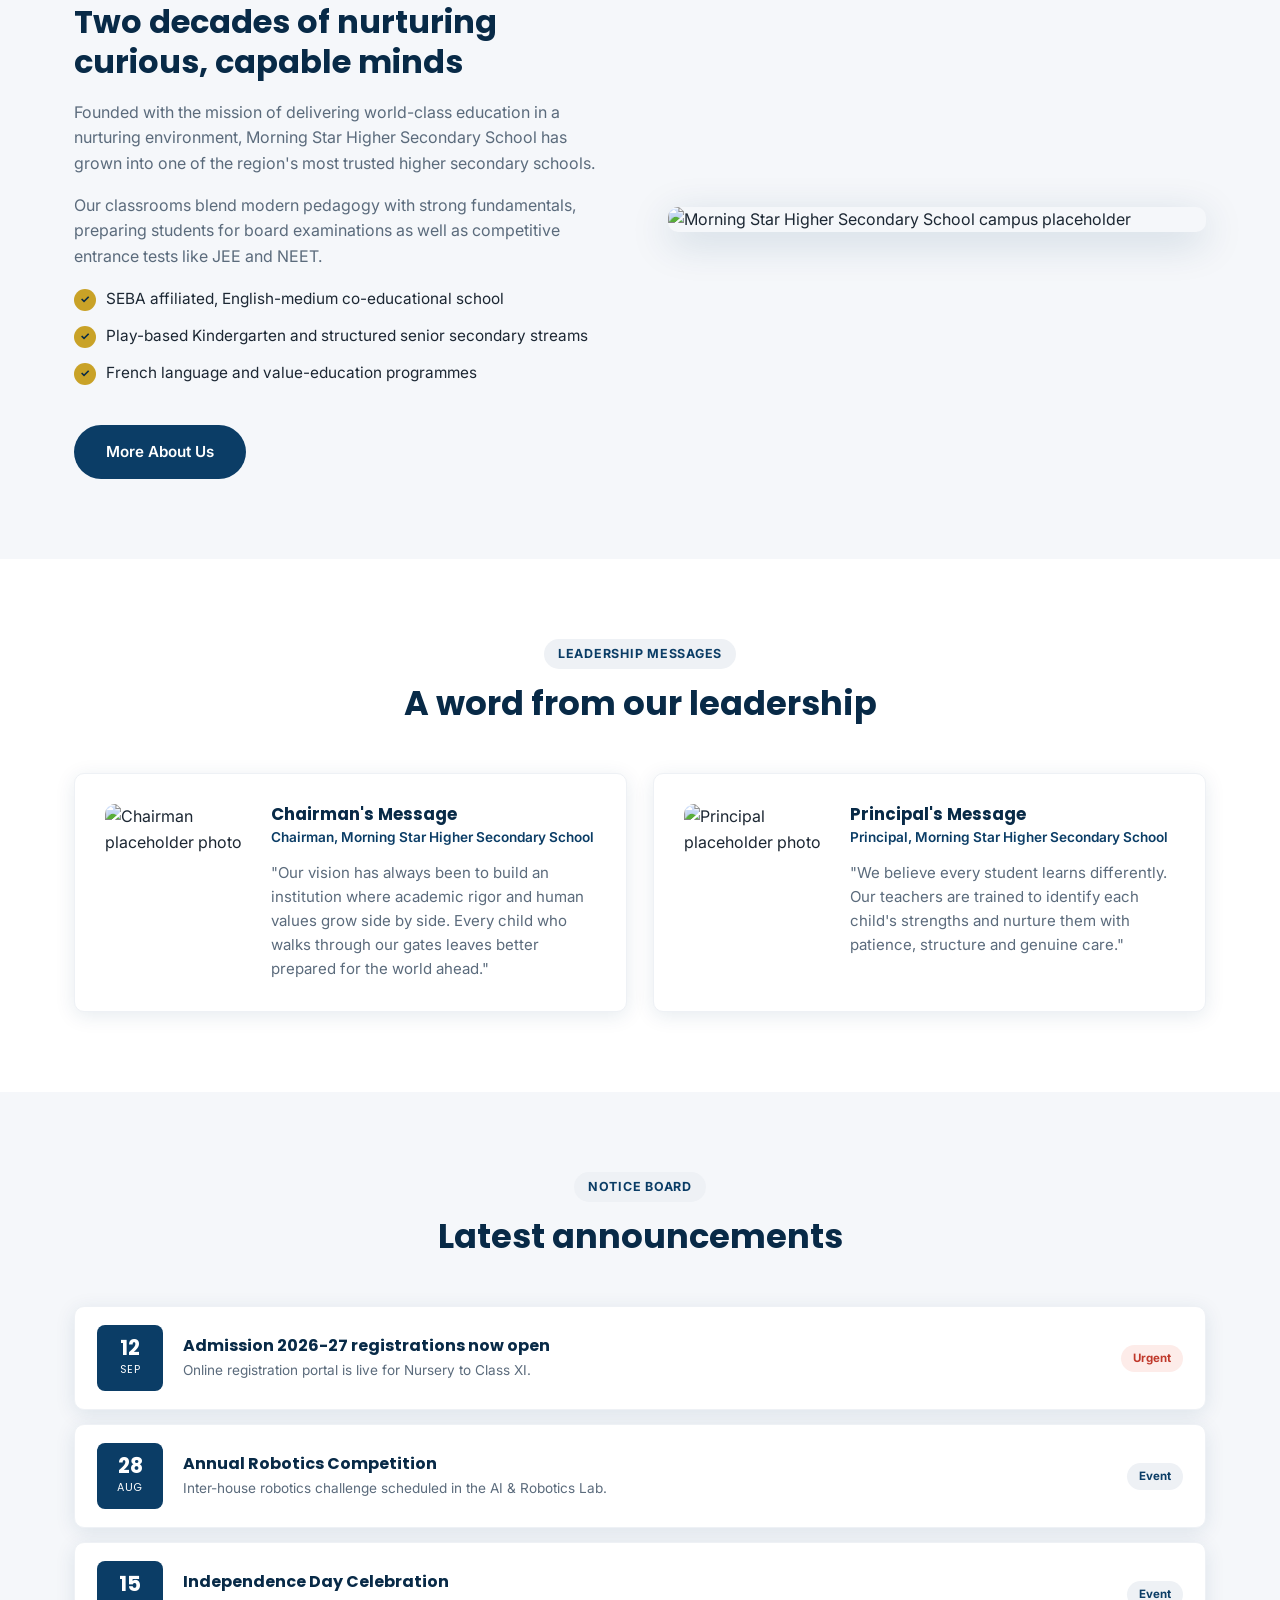
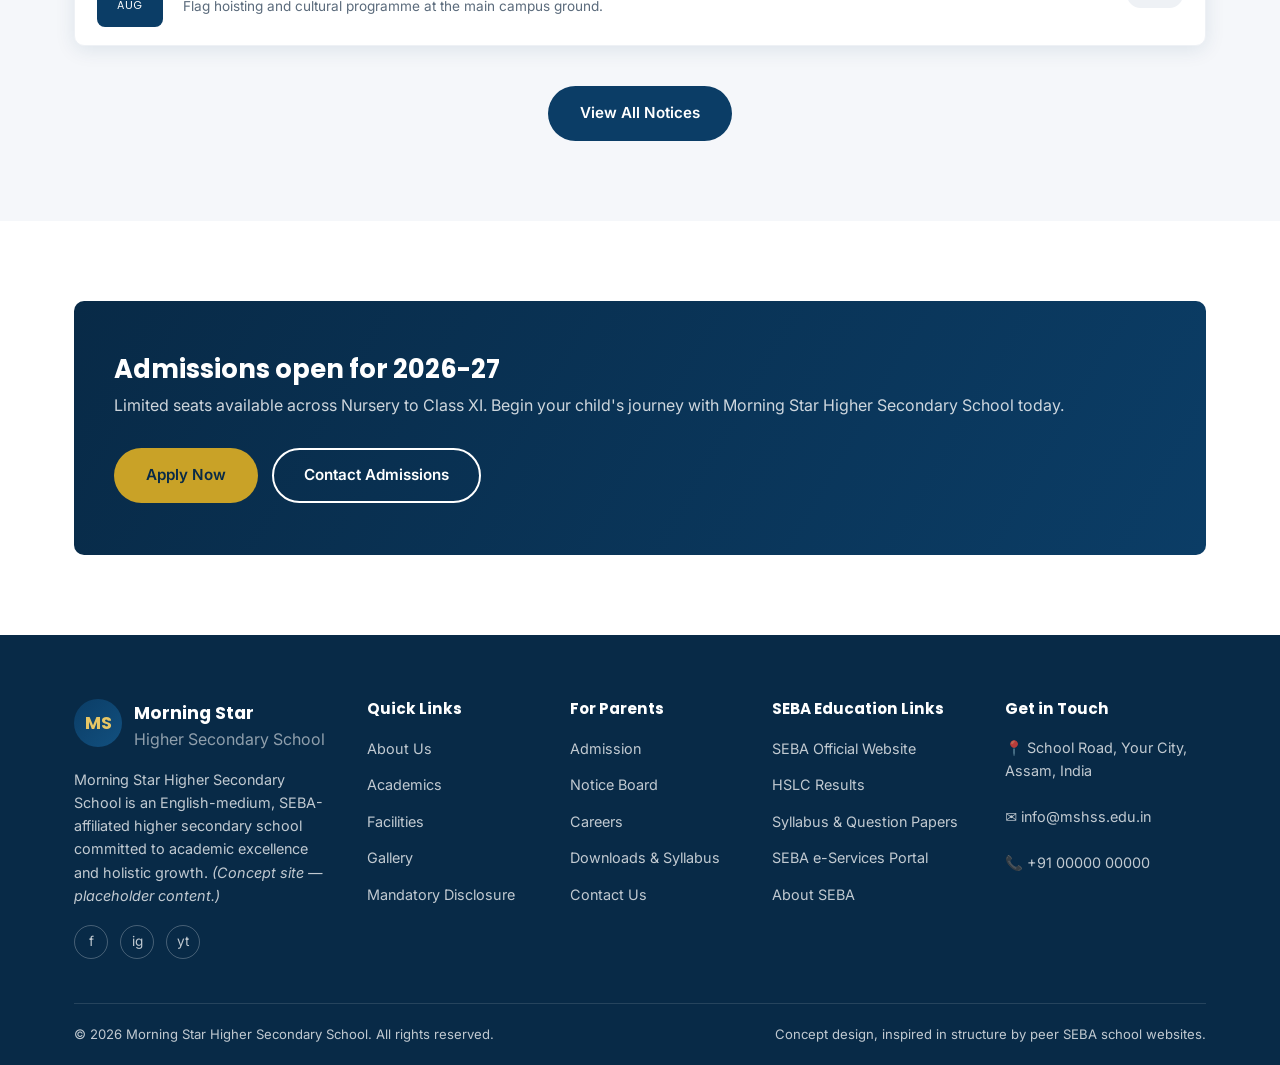
==== commit 57fce275: "Correct affiliation to SEBA and add SEBA resource links in footer Replace every CBSE mention with SE" ====
--- a/index.html
+++ b/index.html
@@ -4,7 +4,7 @@
 <meta charset="UTF-8">
 <meta name="viewport" content="width=device-width, initial-scale=1.0">
 <title>Morning Star Higher Secondary School — Home</title>
-<meta name="description" content="Morning Star Higher Secondary School is an English-medium, CBSE-affiliated higher secondary school. Concept site — placeholder content.">
+<meta name="description" content="Morning Star Higher Secondary School is an English-medium, SEBA-affiliated higher secondary school. Concept site — placeholder content.">
 <link rel="preconnect" href="https://fonts.googleapis.com">
 <link href="https://fonts.googleapis.com/css2?family=Poppins:wght@600;700&family=Inter:wght@400;500;600;700&display=swap" rel="stylesheet">
 <link rel="stylesheet" href="css/style.css">
@@ -56,7 +56,7 @@
 
 <section class="hero">
   <div class="container">
-    <span class="hero-eyebrow">CBSE Affiliated · Nursery to Class XII</span>
+    <span class="hero-eyebrow">SEBA Affiliated · Nursery to Class XII</span>
     <h1>Shaping confident learners for a <span>changing world</span></h1>
     <p>Morning Star Higher Secondary School is an English-medium, co-educational higher secondary school built on strong academics, modern facilities and values that last a lifetime. Admissions open for 2026-27.</p>
     <div class="hero-actions">
@@ -84,7 +84,7 @@
     <div class="section-head">
       <span class="eyebrow">Why Morning Star</span>
       <h2>An environment where every learner thrives</h2>
-      <p>We combine a rigorous CBSE curriculum with modern infrastructure, dedicated mentors and a genuine focus on each child's growth.</p>
+      <p>We combine a rigorous SEBA curriculum with modern infrastructure, dedicated mentors and a genuine focus on each child's growth.</p>
     </div>
     <div class="card-grid cols-4">
       <div class="card">
@@ -120,7 +120,7 @@
         <p>Founded with the mission of delivering world-class education in a nurturing environment, Morning Star Higher Secondary School has grown into one of the region's most trusted higher secondary schools.</p>
         <p>Our classrooms blend modern pedagogy with strong fundamentals, preparing students for board examinations as well as competitive entrance tests like JEE and NEET.</p>
         <ul>
-          <li>CBSE affiliated, English-medium co-educational school</li>
+          <li>SEBA affiliated, English-medium co-educational school</li>
           <li>Play-based Kindergarten and structured senior secondary streams</li>
           <li>French language and value-education programmes</li>
         </ul>
--- a/css/style.css
+++ b/css/style.css
@@ -460,8 +460,8 @@
 .site-footer { background: var(--navy-dark); color: rgba(255,255,255,0.75); padding: 64px 0 0; }
 .footer-grid {
   display: grid;
-  grid-template-columns: 1.6fr 1fr 1fr 1.2fr;
-  gap: 40px;
+  grid-template-columns: 1.3fr 0.85fr 0.85fr 1fr 1fr;
+  gap: 32px;
   padding-bottom: 44px;
   border-bottom: 1px solid rgba(255,255,255,0.12);
 }
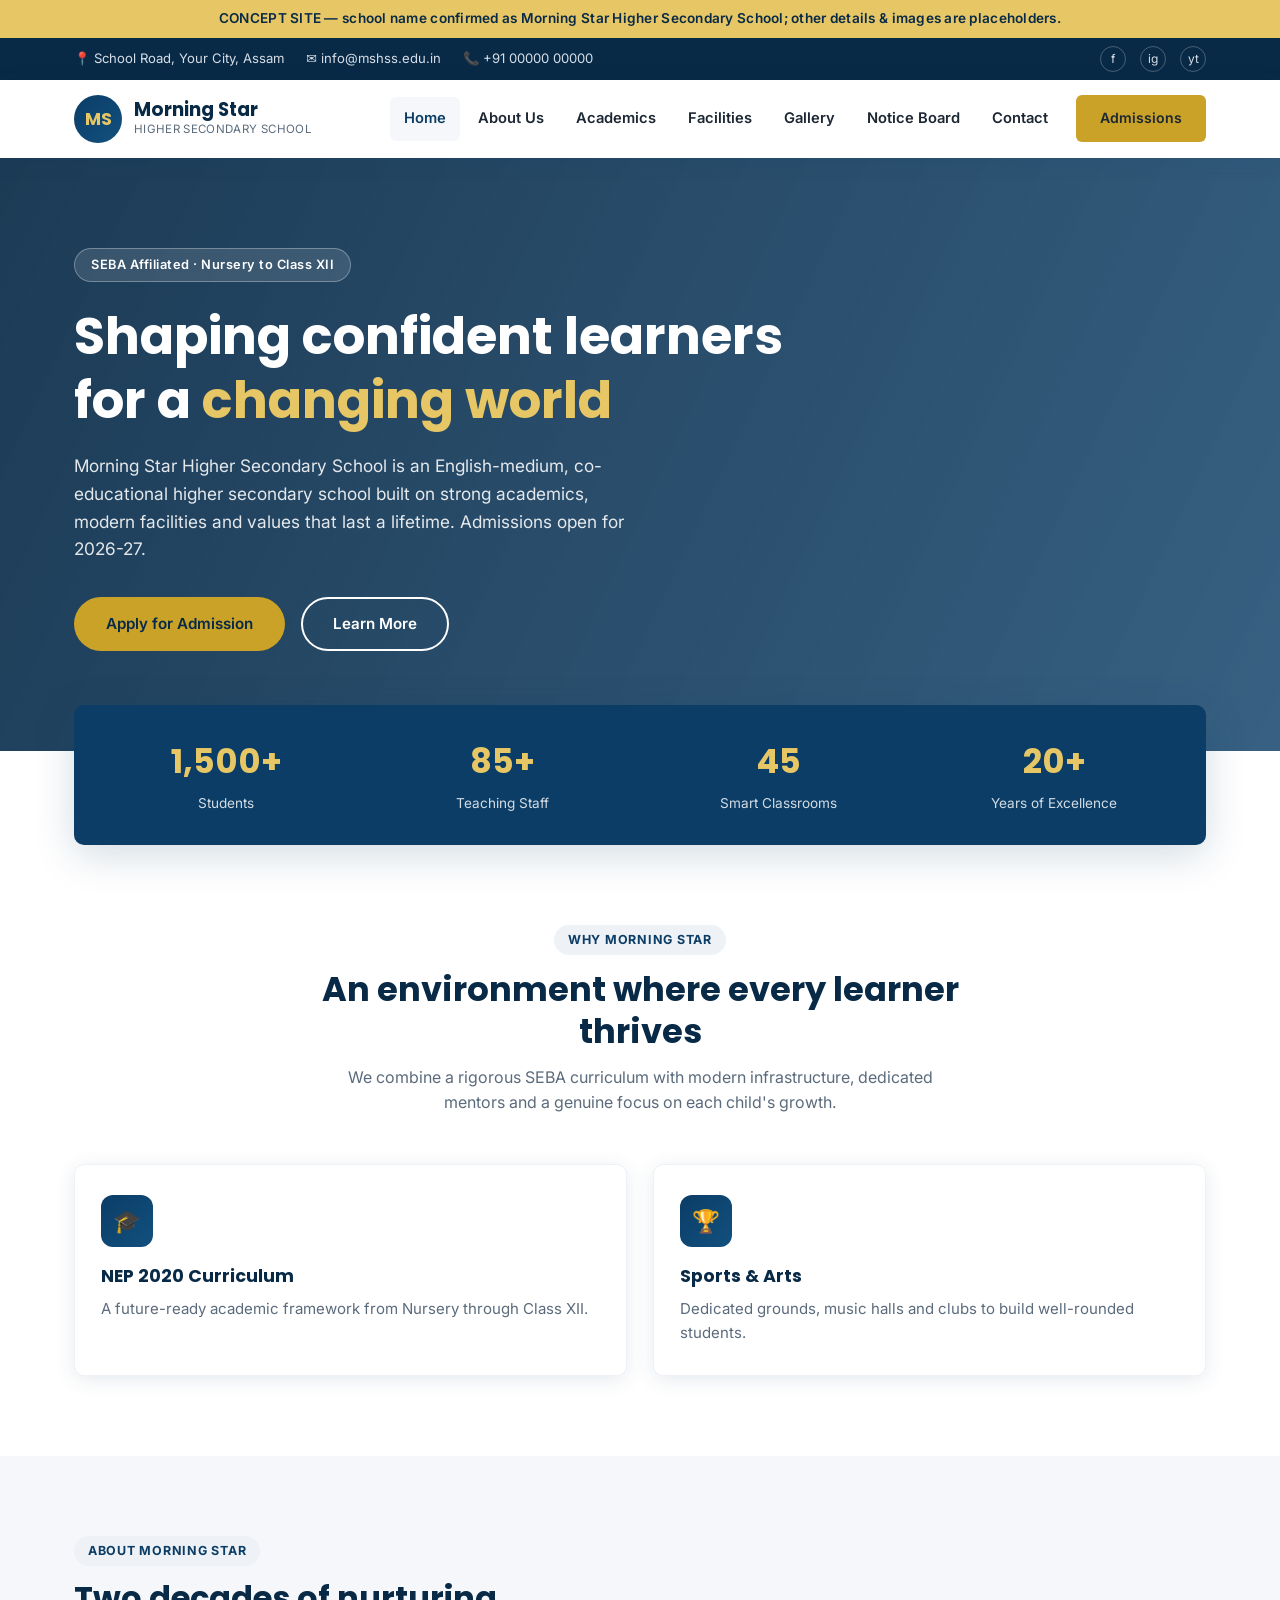
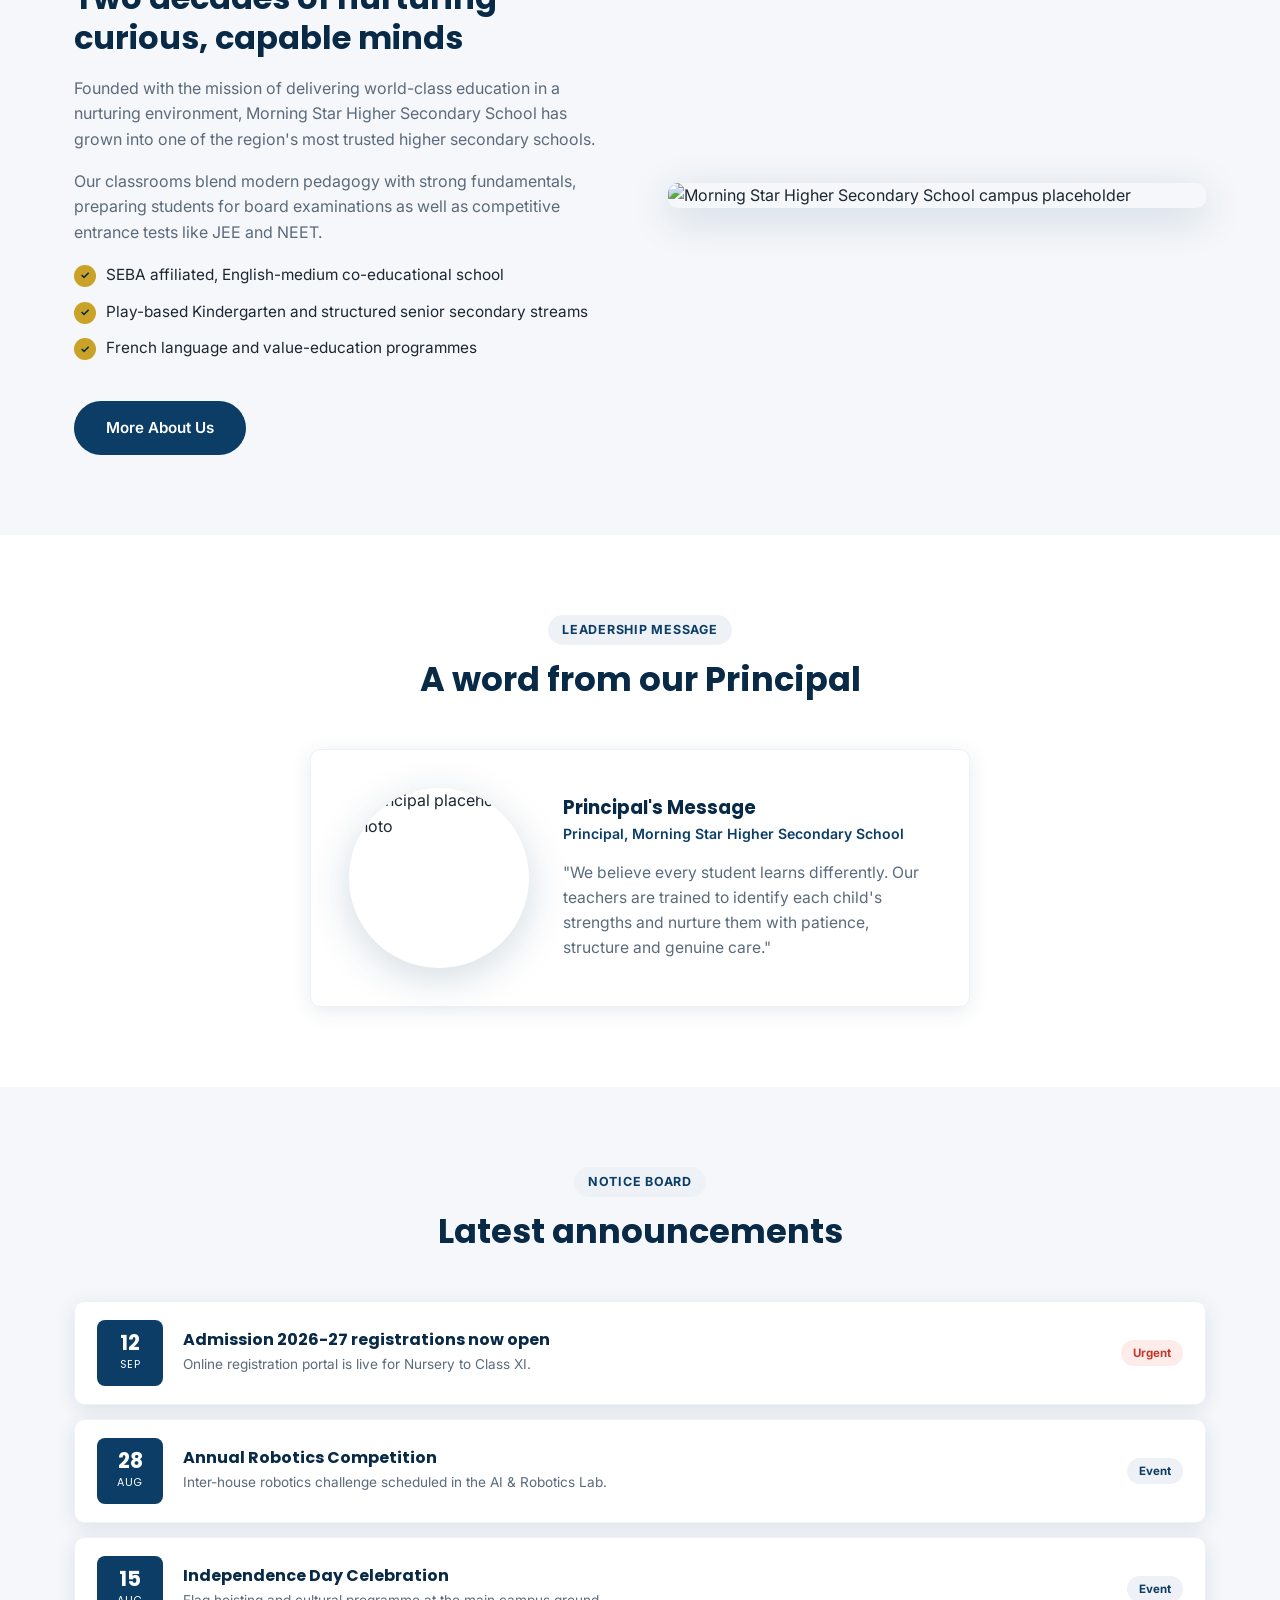
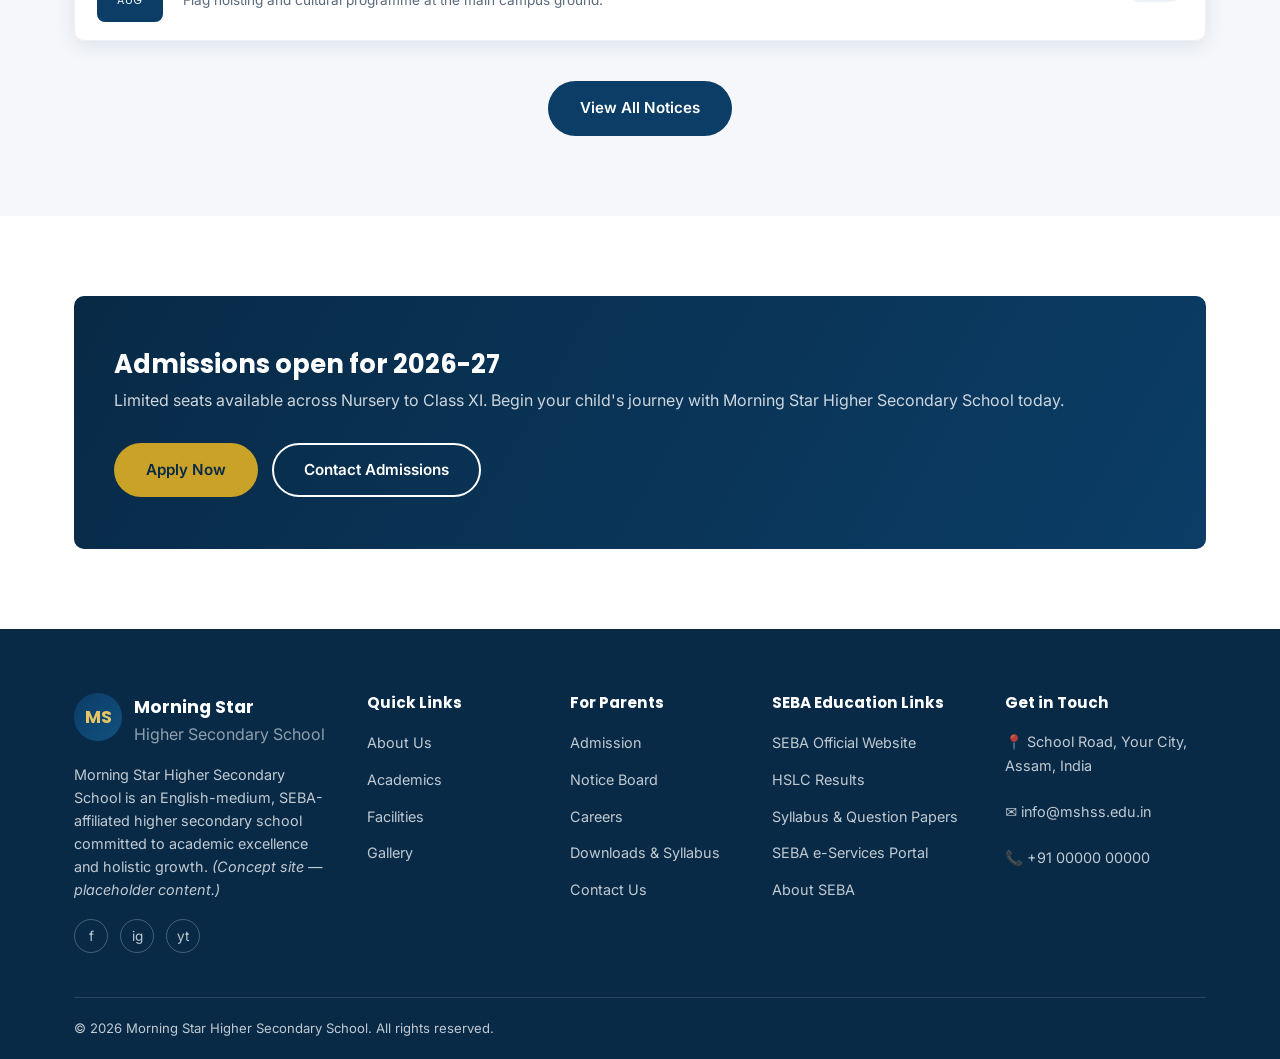
==== commit 9d81191d: "Simplify homepage/about content and remove disclosure page Remove the Mandatory Disclosure page and " ====
--- a/index.html
+++ b/index.html
@@ -45,7 +45,6 @@
         <li><a href="facilities.html">Facilities</a></li>
         <li><a href="gallery.html">Gallery</a></li>
         <li><a href="notices.html">Notice Board</a></li>
-        <li><a href="mandatory-disclosure.html">Disclosure</a></li>
         <li><a href="contact.html">Contact</a></li>
         <li><a href="admission.html" class="btn btn-primary">Admissions</a></li>
       </ul>
@@ -86,21 +85,11 @@
       <h2>An environment where every learner thrives</h2>
       <p>We combine a rigorous SEBA curriculum with modern infrastructure, dedicated mentors and a genuine focus on each child's growth.</p>
     </div>
-    <div class="card-grid cols-4">
+    <div class="card-grid cols-2">
       <div class="card">
         <div class="icon">🎓</div>
         <h3>NEP 2020 Curriculum</h3>
         <p>A future-ready academic framework from Nursery through Class XII.</p>
-      </div>
-      <div class="card">
-        <div class="icon">🔬</div>
-        <h3>STEM &amp; Robotics</h3>
-        <p>Dedicated AI, Robotics and Science labs for hands-on learning.</p>
-      </div>
-      <div class="card">
-        <div class="icon">🚌</div>
-        <h3>Safe Transport</h3>
-        <p>GPS-enabled bus fleet with trained attendants on every route.</p>
       </div>
       <div class="card">
         <div class="icon">🏆</div>
@@ -134,25 +123,15 @@
 <section>
   <div class="container">
     <div class="section-head">
-      <span class="eyebrow">Leadership Messages</span>
-      <h2>A word from our leadership</h2>
+      <span class="eyebrow">Leadership Message</span>
+      <h2>A word from our Principal</h2>
     </div>
-    <div class="card-grid cols-2">
-      <div class="message-card">
-        <img src="https://placehold.co/200x200/0b3d66/ffffff?text=Chairman" alt="Chairman placeholder photo">
-        <div>
-          <h3>Chairman's Message</h3>
-          <div class="role">Chairman, Morning Star Higher Secondary School</div>
-          <p>"Our vision has always been to build an institution where academic rigor and human values grow side by side. Every child who walks through our gates leaves better prepared for the world ahead."</p>
-        </div>
-      </div>
-      <div class="message-card">
-        <img src="https://placehold.co/200x200/0b3d66/ffffff?text=Principal" alt="Principal placeholder photo">
-        <div>
-          <h3>Principal's Message</h3>
-          <div class="role">Principal, Morning Star Higher Secondary School</div>
-          <p>"We believe every student learns differently. Our teachers are trained to identify each child's strengths and nurture them with patience, structure and genuine care."</p>
-        </div>
+    <div class="message-card-single">
+      <img src="https://placehold.co/200x200/0b3d66/ffffff?text=Principal" alt="Principal placeholder photo">
+      <div>
+        <h3>Principal's Message</h3>
+        <div class="role">Principal, Morning Star Higher Secondary School</div>
+        <p>"We believe every student learns differently. Our teachers are trained to identify each child's strengths and nurture them with patience, structure and genuine care."</p>
       </div>
     </div>
   </div>
--- a/css/style.css
+++ b/css/style.css
@@ -368,22 +368,30 @@
 }
 .notice-tag.urgent { background: #fdece9; color: #c0392b; }
 
-/* ---------- Testimonials / message ---------- */
-.message-card {
-  display: grid;
-  grid-template-columns: 140px 1fr;
-  gap: 26px;
+/* ---------- Principal's message ---------- */
+.message-card-single {
+  max-width: 660px;
+  margin: 0 auto;
+  display: flex;
+  align-items: center;
+  gap: 34px;
   background: var(--white);
   border: 1px solid var(--gray-100);
   border-radius: var(--radius);
-  padding: 30px;
+  padding: 38px;
   box-shadow: var(--shadow);
-  align-items: start;
-}
-.message-card img { border-radius: 10px; width: 140px; height: 140px; object-fit: cover; }
-.message-card h3 { font-size: 1.05rem; margin-bottom: 2px; }
-.message-card .role { color: var(--navy); font-weight: 600; font-size: 0.85rem; margin-bottom: 12px; }
-.message-card p { color: var(--gray-600); font-size: 0.94rem; }
+}
+.message-card-single img {
+  width: 180px;
+  height: 180px;
+  border-radius: 50%;
+  object-fit: cover;
+  flex-shrink: 0;
+  box-shadow: var(--shadow-lg);
+}
+.message-card-single h3 { font-size: 1.15rem; margin-bottom: 4px; }
+.message-card-single .role { color: var(--navy); font-weight: 600; font-size: 0.88rem; margin-bottom: 14px; }
+.message-card-single p { color: var(--gray-600); font-size: 0.98rem; }
 
 /* ---------- Gallery ---------- */
 .gallery-filter { display: flex; gap: 10px; justify-content: center; flex-wrap: wrap; margin-bottom: 36px; }
@@ -525,8 +533,8 @@
   .nav-toggle { display: flex; }
   .card-grid, .card-grid.cols-4, .card-grid.cols-2, .gallery-grid { grid-template-columns: 1fr; }
   .form-row { grid-template-columns: 1fr; }
-  .message-card { grid-template-columns: 1fr; }
-  .message-card img { width: 100px; height: 100px; }
+  .message-card-single { flex-direction: column; text-align: center; padding: 30px; }
+  .message-card-single img { width: 140px; height: 140px; }
   .footer-grid { grid-template-columns: 1fr; }
   .cta-band { flex-direction: column; text-align: center; }
 }
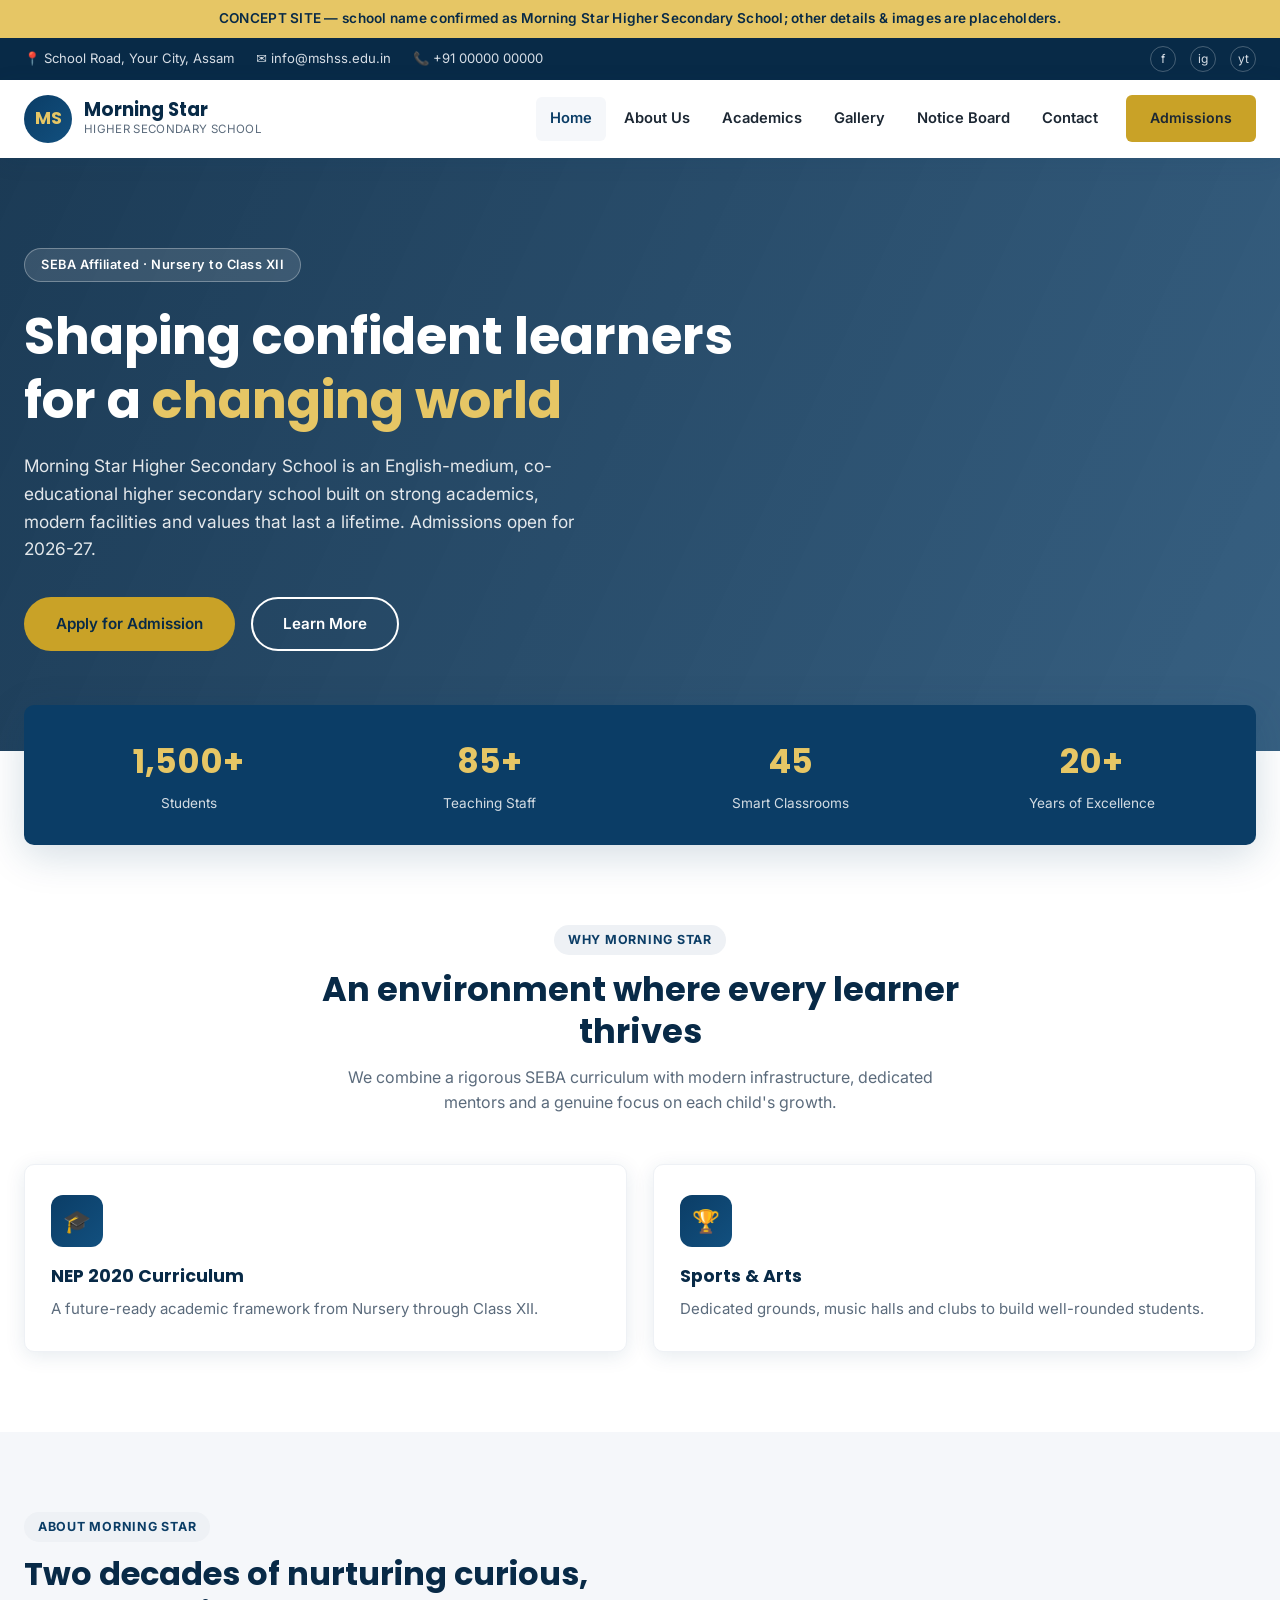
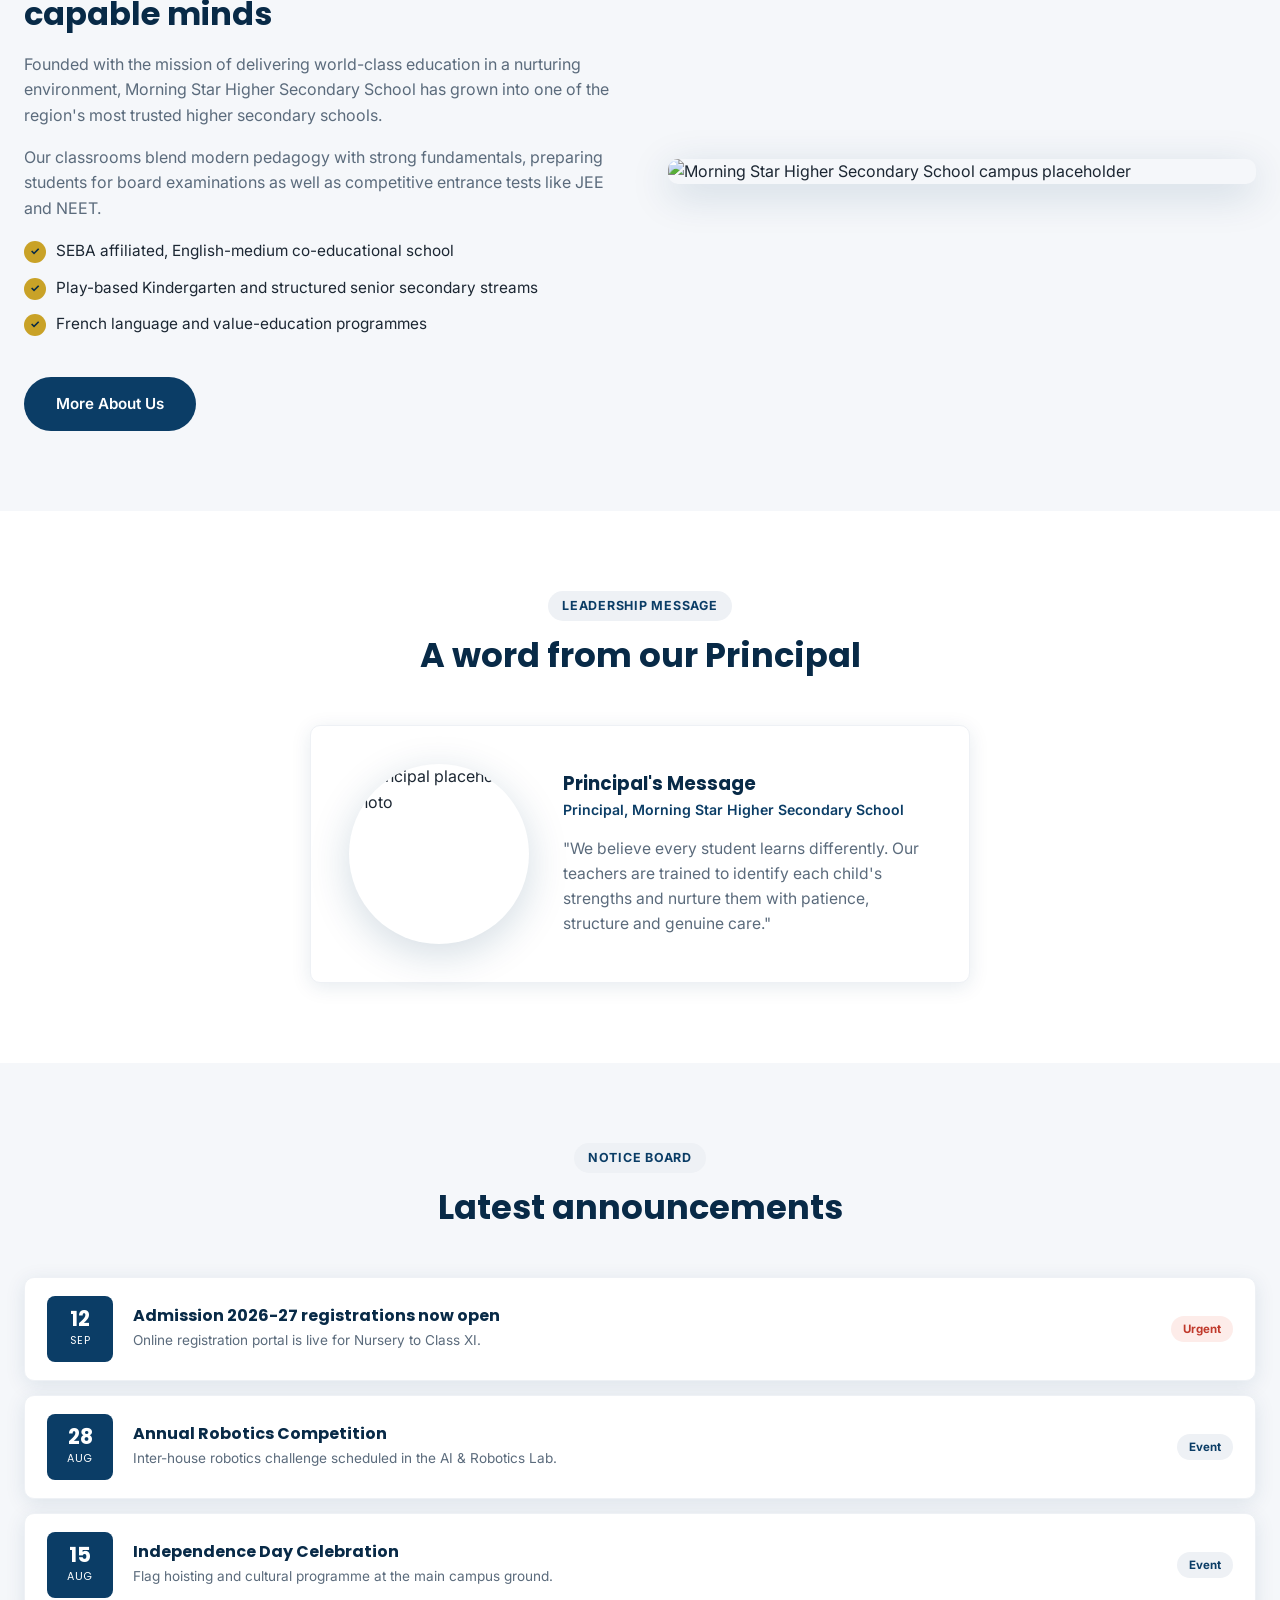
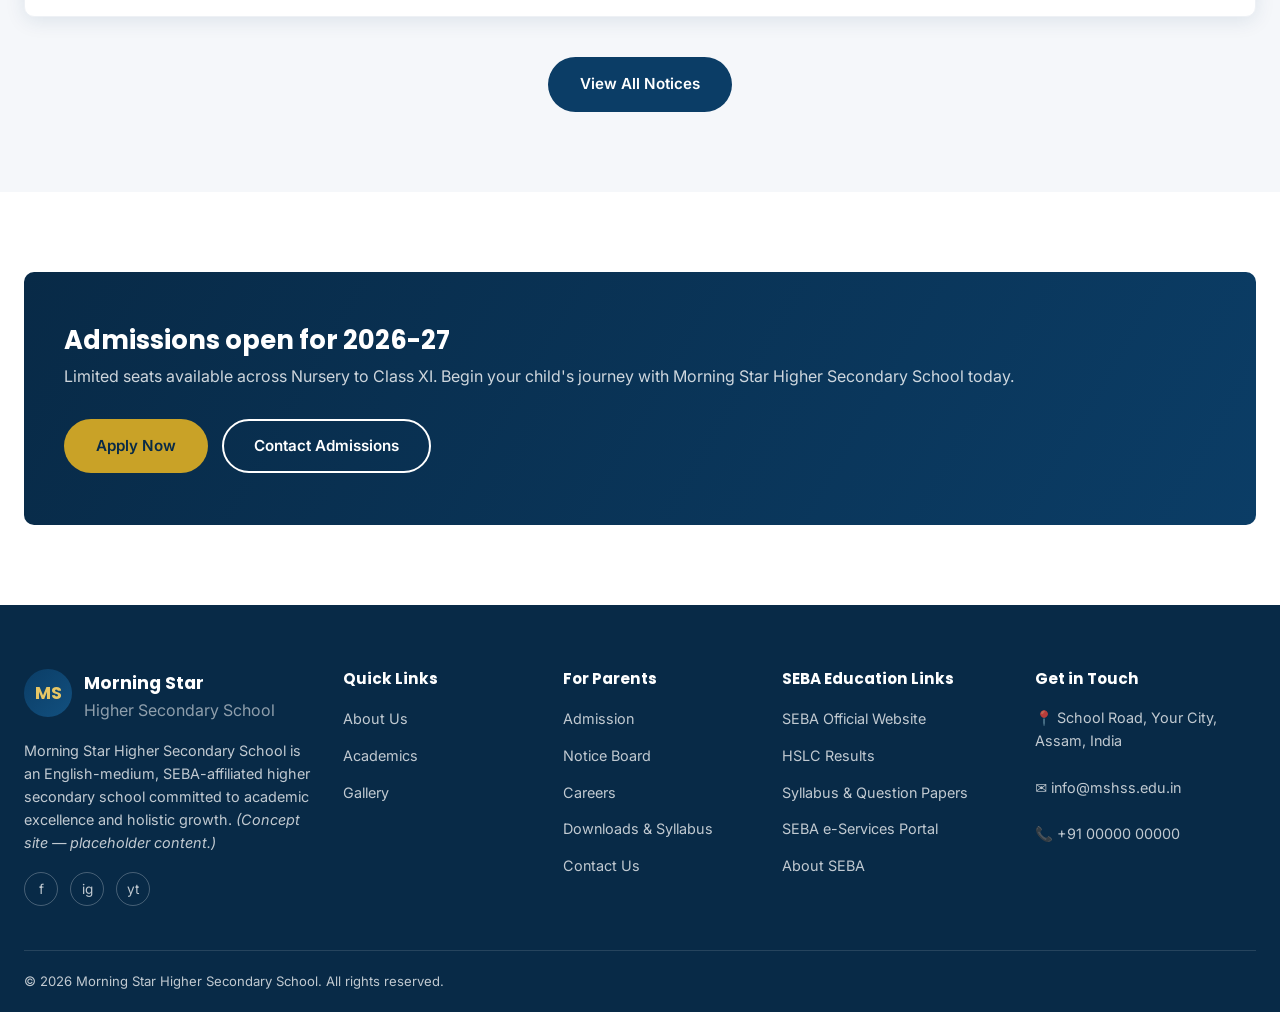
==== commit 0bd1d2c7: "Remove Facilities page for now Drop the Facilities page and its nav/footer links across all pages, p" ====
--- a/index.html
+++ b/index.html
@@ -42,7 +42,6 @@
         <li><a href="index.html" class="active">Home</a></li>
         <li><a href="about.html">About Us</a></li>
         <li><a href="academics.html">Academics</a></li>
-        <li><a href="facilities.html">Facilities</a></li>
         <li><a href="gallery.html">Gallery</a></li>
         <li><a href="notices.html">Notice Board</a></li>
         <li><a href="contact.html">Contact</a></li>
--- a/css/style.css
+++ b/css/style.css
@@ -19,7 +19,7 @@
   --radius: 10px;
   --shadow: 0 4px 20px rgba(11, 61, 102, 0.1);
   --shadow-lg: 0 10px 40px rgba(11, 61, 102, 0.18);
-  --max-width: 1180px;
+  --max-width: 1440px;
   --header-h: 78px;
 }
 
